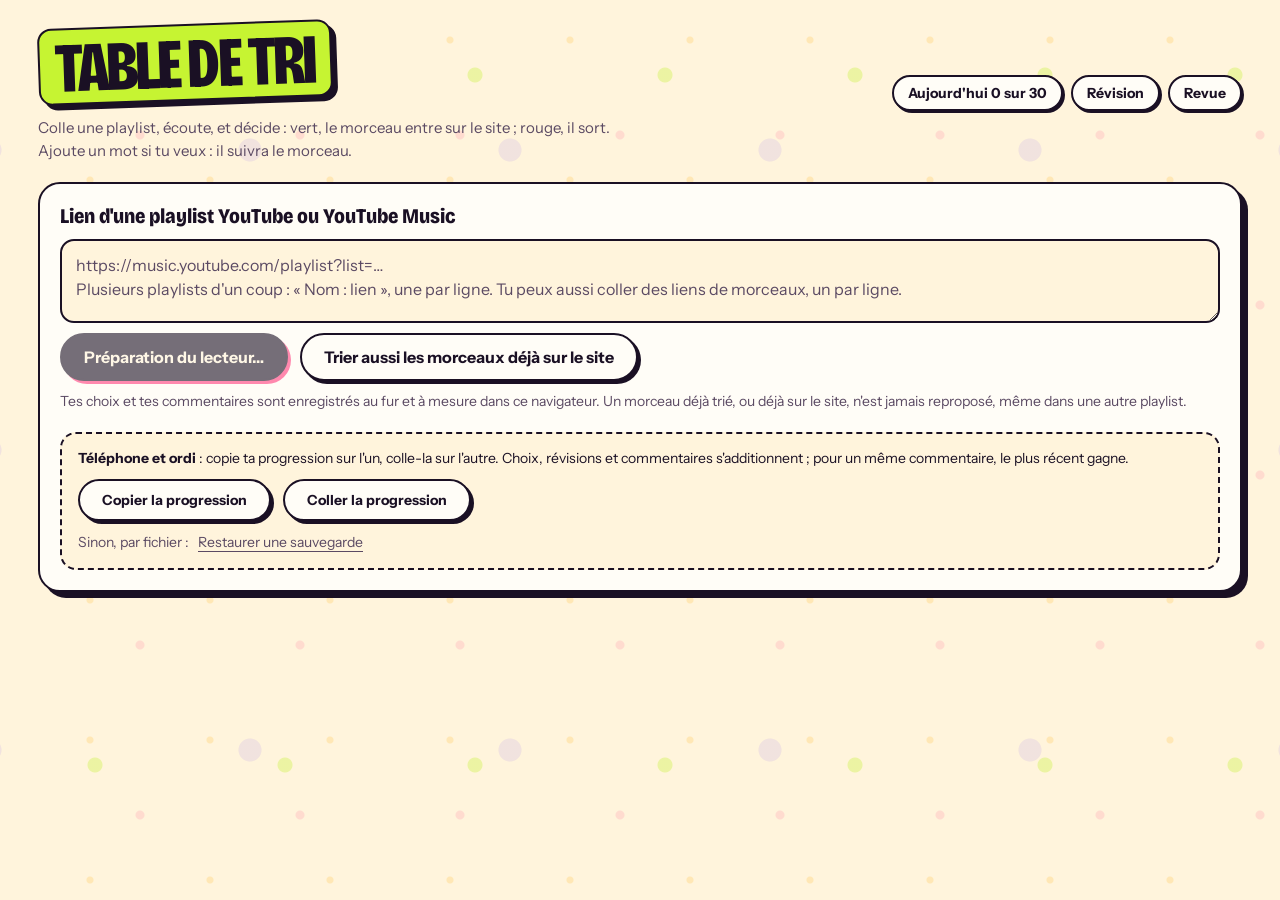
==== tri.html @ bde1e007 "Tri : refonte acidulée (bords Non/Oui, jauge et paliers, plus d'estimation de durée) Co-Authored-By:" ====
<!DOCTYPE html>
<html lang="fr" data-theme="acide">
<head>
  <meta charset="UTF-8">
  <meta name="viewport" content="width=device-width, initial-scale=1, viewport-fit=cover">
  <title>Table de tri, Music Discovery</title>
  <meta name="robots" content="noindex">
  <meta name="theme-color" content="#fff4dc">
  <script>
    // thème choisi la dernière fois (sombre par défaut)
    document.documentElement.dataset.theme = 'acide';
  </script>
  <link rel="preconnect" href="https://fonts.googleapis.com">
  <link rel="preconnect" href="https://fonts.gstatic.com" crossorigin>
  <link href="https://fonts.googleapis.com/css2?family=Bricolage+Grotesque:opsz,wdth,wght@12..96,75..100,400..800&family=Instrument+Sans:wdth,wght@75..100,400..700&display=swap" rel="stylesheet">
  <style>
    :root {
      --fond: radial-gradient(120% 80% at 50% 0%, #f1f0ed, #dedcd8);
      --mur: #dedcd8; --mur-2: #ecebe8; --carte: #ffffff; --champ: #ffffff;
      --encre: #1c1d22; --encre-2: #5d5d66; --klein: #1b3cc4; --sur-klein: #ffffff;
      --oui: #1f9a5a; --non: #d6402f; --trait: rgba(28,29,34,.12);
      --ombre: 0 10px 30px rgba(0,0,0,.08);
      --deja-fond: #fff3c4; --deja-encre: #5c4a00; --refus-fond: #ffe0dc; --refus-encre: #6b1a10;
      --doute-fond: #f0b340; --ok: #1f7a4a; --doute: #a35a00; --coeur: #b87a00; --coeur-fond: #fff0c9;
      color-scheme: light;
    }
    [data-theme="sombre"] {
      --fond: radial-gradient(120% 80% at 50% 0%, #1f1e25, #121216);
      --mur: #141418; --mur-2: #1d1d23; --carte: #26262e; --champ: #101014;
      --encre: #ecebe6; --encre-2: #a3a1ab; --klein: #6f88ff; --sur-klein: #0b0d22;
      --oui: #25a865; --non: #e24a37; --trait: rgba(236,235,230,.12);
      --ombre: 0 10px 30px rgba(0,0,0,.4);
      --deja-fond: #3a3110; --deja-encre: #f3dc8a; --refus-fond: #3d1a16; --refus-encre: #ffb4a8;
      --doute-fond: #ffbe6b; --ok: #5fd39a; --doute: #ffbe6b; --coeur: #ffcf5a; --coeur-fond: #3d3210;
      color-scheme: dark;
    }
    * { box-sizing: border-box; }
    [hidden] { display: none !important; }
    body { margin: 0; min-height: 100vh; overflow-x: hidden; background: var(--fond); background-attachment: fixed; color: var(--encre); font: 16px/1.5 "Instrument Sans", system-ui, sans-serif; -webkit-font-smoothing: antialiased; transition: color .3s; }
    button { font: inherit; color: inherit; border: 0; background: none; cursor: pointer; }
    h1, h2, .gros { font-family: "Instrument Sans", system-ui, sans-serif; font-weight: 700; letter-spacing: -0.03em; line-height: 1.05; margin: 0; }
    main { max-width: 980px; margin: 0 auto; padding: 24px 18px 140px; padding-top: max(24px, env(safe-area-inset-top)); display: grid; grid-template-columns: minmax(0, 1fr); gap: 22px; }
    p { margin: 0; }
    .sous { color: var(--encre-2); max-width: 60ch; }
    a { color: var(--klein); }
    :focus-visible { outline: 2px solid var(--klein); outline-offset: 3px; border-radius: 8px; }

    .tete { display: flex; justify-content: space-between; align-items: end; gap: 16px; flex-wrap: wrap; }
    .tete h1 { font-size: clamp(1.8rem, 4vw, 2.6rem); }
    .tete-droite { display: flex; gap: 10px; flex-wrap: wrap; align-items: center; }
    .compteurs { display: flex; gap: 8px; flex-wrap: wrap; }
    .compteur { padding: 6px 12px; border-radius: 999px; background: var(--mur-2); box-shadow: inset 0 0 0 1px var(--trait); font-weight: 600; font-size: 14px; }
    .compteur b { font-variant-numeric: tabular-nums; }
    .c-oui b { color: var(--oui); } .c-non b { color: var(--non); }
    .objectif { position: relative; overflow: hidden; min-height: 36px; padding: 0 14px; border-radius: 999px; background: var(--mur-2); box-shadow: inset 0 0 0 1px var(--trait); font-weight: 600; font-size: 14px; --p: 0%; }
    .objectif::before { content: ""; position: absolute; inset: 0 auto 0 0; width: var(--p); background: color-mix(in srgb, var(--oui) 28%, transparent); transition: width .3s; }
    .objectif span { position: relative; }
    .bouton-menu { min-height: 36px; padding: 0 14px; border-radius: 999px; background: var(--mur-2); box-shadow: inset 0 0 0 1px var(--trait); font-weight: 600; font-size: 14px; }
    .bascule-theme { display: inline-flex; align-items: center; gap: 8px; min-height: 36px; padding: 0 14px; border-radius: 999px; background: var(--mur-2); box-shadow: inset 0 0 0 1px var(--trait); font-weight: 600; font-size: 14px; }
    .bascule-theme::before { content: ""; width: 14px; height: 14px; border-radius: 50%; background: linear-gradient(90deg, var(--encre) 50%, transparent 50%); box-shadow: inset 0 0 0 1.5px var(--encre); }

    .charger { display: grid; gap: 10px; padding: 20px; border-radius: 18px; background: var(--mur-2); box-shadow: var(--ombre); }
    .charger textarea { width: 100%; min-height: 84px; padding: 12px 14px; border-radius: 12px; border: 1px solid var(--trait); background: var(--champ); color: var(--encre); font: inherit; resize: vertical; }
    .charger textarea::placeholder { color: var(--encre-2); }
    .ligne { display: flex; gap: 12px; flex-wrap: wrap; align-items: center; }
    .bouton { min-height: 48px; padding: 0 22px; border-radius: 999px; background: var(--encre); color: var(--mur); font-weight: 600; }
    .bouton:disabled { opacity: .6; cursor: progress; }
    .bouton-clair { background: var(--carte); color: var(--encre); box-shadow: inset 0 0 0 1px var(--trait); }
    .petit { font-size: 14px; color: var(--encre-2); }
    .memoire { font-size: 14px; color: var(--encre-2); }
    .listes { display: flex; gap: 8px; flex-wrap: wrap; }
    .liste-pastille { padding: 6px 12px; border-radius: 999px; background: var(--carte); box-shadow: inset 0 0 0 1px var(--trait); font-size: 14px; }
    .liste-pastille[aria-pressed="true"] { background: var(--klein); color: var(--sur-klein); }

    .table { display: grid; grid-template-columns: minmax(0, 1.2fr) minmax(0, 1fr); grid-template-areas: "ecran fiche" "frise fiche"; grid-template-rows: auto 1fr; gap: 14px 22px; align-items: start; }
    .gauche { grid-area: ecran; }
    .frise-bloc { grid-area: frise; }
    .fiche { grid-area: fiche; }
    .ecran { position: relative; aspect-ratio: 16 / 9; border-radius: 16px; overflow: hidden; background: #000; box-shadow: 0 20px 50px rgba(0,0,0,.25); touch-action: pan-y; }
    .ecran > div, .ecran iframe { width: 100%; height: 100%; display: block; border: 0; }
    .verdict-flash { position: absolute; inset: 0; display: grid; place-items: center; font-family: "Instrument Sans", sans-serif; font-size: 3rem; color: #fff; pointer-events: none; opacity: 0; transition: opacity .2s; }
    .verdict-flash.oui { background: rgba(31,154,90,.75); opacity: 1; }
    .verdict-flash.non { background: rgba(214,64,47,.75); opacity: 1; }
    .fiche { display: grid; gap: 14px; }

    /* la manche : dix morceaux, puis un bilan */
    .manche { display: grid; gap: 6px; }
    .manche-segments { display: grid; grid-template-columns: repeat(10, 1fr); gap: 4px; }
    .manche-segments i { height: 6px; border-radius: 3px; background: var(--trait); }
    .manche-segments i.oui { background: var(--oui); } .manche-segments i.non { background: var(--non); } .manche-segments i.passe { background: var(--doute); }
    .manche-segments i.ici { background: var(--encre-2); }
    .position { font-size: 14px; color: var(--encre-2); font-variant-numeric: tabular-nums; display: flex; justify-content: space-between; gap: 10px; flex-wrap: wrap; }
    .choix-actuel { font-weight: 600; color: var(--encre); }

    /* la carte : on la fait glisser, à droite pour oui, à gauche pour non */
    .carte { position: relative; display: grid; gap: 8px; padding: 16px 18px; border-radius: 18px; background: var(--carte); box-shadow: var(--ombre), inset 0 0 0 1px var(--trait); touch-action: pan-y; user-select: none; -webkit-user-select: none; cursor: grab; --g: 0; }
    .carte.glisse { cursor: grabbing; transition: none; }
    .carte.retour { transition: transform .22s cubic-bezier(.3,1.4,.5,1); }
    .carte.envol { transition: transform .2s ease-in, opacity .2s; opacity: 0; }
    .carte.entre { animation: entre .22s ease-out; }
    @keyframes entre { from { opacity: 0; transform: translateY(10px); } to { opacity: 1; transform: none; } }
    .carte::before { content: ""; position: absolute; inset: 0; border-radius: inherit; pointer-events: none; background: color-mix(in srgb, var(--oui) 35%, transparent); opacity: max(0, var(--g)); }
    .carte::after { content: ""; position: absolute; inset: 0; border-radius: inherit; pointer-events: none; background: color-mix(in srgb, var(--non) 35%, transparent); opacity: max(0, calc(var(--g) * -1)); }
    .carte h2 { font-size: clamp(1.4rem, 3vw, 2.1rem); overflow-wrap: anywhere; position: relative; z-index: 1; }
    .carte > * { position: relative; z-index: 1; }
    .artiste { font-size: 1.15rem; font-weight: 500; overflow-wrap: anywhere; }
    .chaine { font-size: 14px; display: flex; gap: 8px; align-items: baseline; }
    .chaine::before { content: "●"; font-size: 10px; }
    .chaine.ok { color: var(--ok); } .chaine.doute { color: var(--doute); }
    .deja { padding: 8px 12px; border-radius: 10px; background: var(--deja-fond); color: var(--deja-encre); font-size: 14px; }
    .refus { padding: 8px 12px; border-radius: 10px; background: var(--refus-fond); color: var(--refus-encre); font-size: 14px; }
    .refus a { color: inherit; }

    /* le commentaire : il part avec le morceau sur le site */
    .mot-ligne { display: flex; justify-content: space-between; align-items: center; gap: 10px; flex-wrap: wrap; }
    /* le commentaire : volontairement très visible, même écran au minimum */
    :root { --mot-fond: #fff6cc; --mot-bord: #e0a800; --mot-lueur: rgba(224,168,0,.35); --mot-titre: #8a5a00; --mot-champ: #fffdf3; --mot-encre: #1c1d22; --mot-indice: #8a6d2a; }
    [data-theme="sombre"] { --mot-fond: #2b2408; --mot-bord: #ffd23f; --mot-lueur: rgba(255,210,63,.45); --mot-titre: #ffd23f; --mot-champ: #15130a; --mot-encre: #fffbea; --mot-indice: #d9c27a; }
    .mot { display: grid; gap: 10px; padding: 14px; border-radius: 18px; background: var(--mot-fond); box-shadow: inset 0 0 0 2px var(--mot-bord), 0 0 24px var(--mot-lueur); }
    .mot label { font: 700 15px "Instrument Sans", sans-serif; letter-spacing: -.01em; color: var(--mot-titre); }
    .mot label::before { content: "✎ "; }
    .mot textarea { width: 100%; min-height: 84px; max-height: 260px; padding: 12px 14px; border-radius: 12px; border: 2px solid var(--mot-bord); background: var(--mot-champ); color: var(--mot-encre); font: inherit; font-size: 18px; line-height: 1.45; resize: none; caret-color: var(--mot-bord); }
    .mot textarea::placeholder { color: var(--mot-indice); opacity: 1; }
    .mot textarea:focus { outline: none; box-shadow: 0 0 0 4px var(--mot-lueur), 0 0 30px var(--mot-lueur); }
    .mot .ressenti, .mot .ressenti summary { color: var(--mot-indice); }
    .coeur { display: inline-flex; align-items: center; gap: 8px; min-height: 36px; padding: 0 14px; border-radius: 999px; background: var(--carte); box-shadow: inset 0 0 0 1px var(--trait); font-weight: 600; font-size: 14px; }
    .mot-boutons { display: flex; gap: 8px; flex-wrap: wrap; }
    .coeur.reecoute[aria-pressed="true"] { background: var(--klein); color: var(--sur-klein); box-shadow: none; }
    .coeur[aria-pressed="true"] { background: var(--coeur-fond); color: var(--coeur); box-shadow: inset 0 0 0 1.5px var(--coeur); }
    .ressenti { font-size: 14px; color: var(--encre-2); }
    .ressenti summary { cursor: pointer; padding: 4px 0; }
    .curseurs { display: grid; gap: 10px; padding: 8px 0 2px; }
    .curseur { display: grid; grid-template-columns: 64px 1fr 28px; align-items: center; gap: 10px; }
    .curseur input { width: 100%; accent-color: var(--klein); opacity: .45; }
    .curseur input.regle { opacity: 1; }
    .curseur output { font-variant-numeric: tabular-nums; text-align: right; color: var(--encre); font-weight: 600; }
    .curseurs-pied { display: flex; justify-content: space-between; gap: 10px; flex-wrap: wrap; font-size: 13px; }

    .transport { display: flex; gap: 8px; flex-wrap: wrap; }
    .transport button { min-width: 64px; min-height: 42px; padding: 0 12px; border-radius: 10px; background: var(--carte); box-shadow: inset 0 0 0 1px var(--trait); font-weight: 600; font-size: 14px; }
    .verdicts { display: grid; grid-template-columns: 1fr 1fr 1fr; gap: 12px; }
    .v { min-height: 92px; border-radius: 18px; color: #fff; font-family: "Instrument Sans", sans-serif; font-weight: 700; font-size: 1.35rem; padding: 0 6px; text-align: center; display: grid; place-items: center; box-shadow: 0 6px 0 rgba(0,0,0,.25); transition: transform .08s, box-shadow .08s; }
    .v:active { transform: translateY(4px); box-shadow: 0 2px 0 rgba(0,0,0,.25); }
    .v small { display: block; font-family: "Instrument Sans", sans-serif; font-size: 13px; font-weight: 500; opacity: .85; }
    .v-non { background: var(--non); } .v-oui { background: var(--oui); }
    .v-tard { width: 100%; min-height: 54px; margin-top: 12px; border-radius: 16px; background: var(--carte); color: var(--encre); font-weight: 600; font-size: 15px; box-shadow: 0 4px 0 rgba(0,0,0,.2), inset 0 0 0 1.5px var(--oui); transition: transform .08s, box-shadow .08s; }
    .v-tard:active { transform: translateY(3px); box-shadow: 0 1px 0 rgba(0,0,0,.2), inset 0 0 0 1.5px var(--oui); }
    .v-tard small { color: var(--encre-2); font-weight: 500; }
    .pullup { width: 100%; min-height: 72px; border-radius: 18px; background: var(--klein); color: var(--sur-klein); font-family: "Instrument Sans", sans-serif; font-weight: 700; font-size: 1.5rem; display: grid; place-items: center; box-shadow: 0 6px 0 rgba(0,0,0,.25); transition: transform .08s, box-shadow .08s; }
    .pullup:active { transform: translateY(4px); box-shadow: 0 2px 0 rgba(0,0,0,.25); }
    .pullup small { display: block; font-family: "Instrument Sans", sans-serif; font-size: 13px; font-weight: 500; opacity: .85; }
    .v-passe { background: var(--doute-fond); color: #1c1d22; }
    .v-passe small { opacity: .75; }
    .lien-ytm { font-size: 14px; }
    /* l'effet du pull up : flash, balayage de bobine qui se rembobine, secousse de la carte */
    .rebobine { position: absolute; inset: 0; pointer-events: none; opacity: 0; display: grid; place-items: center; color: #fff; font: 700 clamp(1.6rem, 6vw, 2.8rem) "Instrument Sans", sans-serif; letter-spacing: -.03em; text-shadow: 0 0 24px rgba(111,136,255,.9); background: repeating-linear-gradient(0deg, rgba(255,255,255,.14) 0 2px, transparent 2px 6px), radial-gradient(circle, rgba(111,136,255,.55), rgba(111,136,255,.05)); }
    .ecran.pull .rebobine { animation: rebobine .7s ease-out; }
    @keyframes rebobine { 0% { opacity: 1; transform: scale(1.06); filter: blur(2px); } 25% { opacity: 1; transform: scale(1); filter: none; } 100% { opacity: 0; transform: scale(.98); } }
    .ecran.pull { animation: secousse .35s ease-out; }
    @keyframes secousse { 0%,100% { transform: none; } 20% { transform: translateX(-6px) skewX(-2deg); } 45% { transform: translateX(5px) skewX(2deg); } 70% { transform: translateX(-2px); } }
    .pullup.boum { animation: boum .5s ease-out; }
    @keyframes boum { 0% { box-shadow: 0 6px 0 rgba(0,0,0,.25), 0 0 0 0 rgba(111,136,255,.9); } 100% { box-shadow: 0 6px 0 rgba(0,0,0,.25), 0 0 0 28px rgba(111,136,255,0); } }
    /* le grand effet : flash plein écran, rayons, PULL UP en deux couleurs décalées, étincelles */
    .pull-fx { position: fixed; inset: 0; z-index: 40; pointer-events: none; opacity: 0; display: grid; place-items: center; overflow: hidden; }
    .pull-fx::before { content: ""; position: absolute; inset: -20%; background: repeating-conic-gradient(from 0deg at 50% 55%, rgba(111,136,255,.55) 0 5deg, transparent 5deg 12deg); mask-image: radial-gradient(circle at 50% 55%, transparent 8%, #000 60%); -webkit-mask-image: radial-gradient(circle at 50% 55%, transparent 8%, #000 60%); }
    .pull-fx::after { content: ""; position: absolute; inset: 0; background: radial-gradient(circle at 50% 55%, rgba(255,255,255,.95), rgba(111,136,255,.45) 45%, transparent 75%); }
    .pull-fx b { position: relative; z-index: 1; font: 700 clamp(3rem, 17vw, 9rem)/1 "Instrument Sans", sans-serif; letter-spacing: -.05em; color: #fff; text-shadow: -.04em 0 #ff2d6f, .04em 0 #2de2ff, 0 0 40px rgba(111,136,255,.9); }
    .pull-fx.go { animation: flashPlein .85s cubic-bezier(.2,.8,.2,1); }
    .pull-fx.go b { animation: gros .85s cubic-bezier(.2,1.4,.3,1); }
    .pull-fx.go::before { animation: tourne .85s linear; }
    @keyframes flashPlein { 0% { opacity: 1; } 18% { opacity: 1; } 100% { opacity: 0; } }
    @keyframes gros { 0% { transform: scale(2.4) skewX(-12deg); filter: blur(6px); } 22% { transform: scale(1) skewX(0); filter: none; } 40% { transform: translateX(-10px) skewX(4deg); } 55% { transform: translateX(8px); } 100% { transform: scale(.9); } }
    @keyframes tourne { from { transform: rotate(0) scale(1.2); } to { transform: rotate(40deg) scale(1.6); } }
    .etincelle { position: fixed; z-index: 41; width: 9px; height: 9px; border-radius: 50%; pointer-events: none; background: var(--c, #fff); box-shadow: 0 0 10px var(--c, #fff); animation: etincelle .75s cubic-bezier(.1,.7,.3,1) forwards; }
    @keyframes etincelle { from { transform: translate(0,0) scale(1); opacity: 1; } to { transform: translate(var(--x), var(--y)) scale(.2); opacity: 0; } }
    @media (prefers-reduced-motion: reduce) { .pull-fx.go, .pull-fx.go b, .pull-fx.go::before, .etincelle { animation: none; } .pull-fx.go { opacity: .0; } }
    @media (prefers-reduced-motion: reduce) { .ecran.pull, .ecran.pull .rebobine, .pullup.boum { animation: none; } }
    .options { display: flex; gap: 16px; flex-wrap: wrap; align-items: center; font-size: 14px; color: var(--encre-2); }
    .options label { display: inline-flex; gap: 8px; align-items: center; }
    .lien { text-decoration: underline; text-underline-offset: 4px; font-size: 14px; color: var(--encre-2); }
    .raccourcis { font-size: 13px; color: var(--encre-2); }
    kbd { display: inline-block; min-width: 22px; padding: 1px 6px; border-radius: 5px; background: var(--carte); color: var(--encre); box-shadow: inset 0 0 0 1px var(--trait), 0 1px 0 var(--trait); font: 600 12px "Instrument Sans", sans-serif; text-align: center; }

    /* la frise : une case par morceau de la playlist */
    .frise-bloc { display: grid; gap: 8px; }
    .frise-tete { display: flex; justify-content: space-between; gap: 10px; flex-wrap: wrap; font-size: 13px; color: var(--encre-2); }
    .frise { display: grid; grid-template-columns: repeat(auto-fill, minmax(11px, 1fr)); gap: 3px; max-height: 190px; overflow: auto; padding: 2px; }
    .frise.dense { grid-template-columns: repeat(auto-fill, minmax(7px, 1fr)); gap: 2px; }
    .frise i { aspect-ratio: 1; border-radius: 3px; background: var(--trait); cursor: pointer; }
    .frise i.oui { background: var(--oui); } .frise i.non { background: var(--non); } .frise i.passe { background: var(--doute); }
    .frise i.vu { background: var(--encre-2); opacity: .35; }
    .frise i.coeur-c { box-shadow: 0 0 0 2px var(--coeur); }
    .frise i.ici { outline: 2px solid var(--encre); outline-offset: 1px; }

    /* bilan de manche */
    .bilan { display: grid; gap: 14px; padding: 22px; border-radius: 18px; background: var(--mur-2); box-shadow: var(--ombre); max-width: 640px; margin: 0 auto; width: 100%; }
    .bilan h2 { font-size: 1.5rem; }
    .bilan ul { list-style: none; margin: 0; padding: 0; display: grid; gap: 8px; max-height: 340px; overflow: auto; }
    .bilan li { display: grid; grid-template-columns: 26px 1fr; gap: 10px; align-items: start; padding: 8px 10px; border-radius: 10px; background: var(--carte); cursor: pointer; }
    .bilan li .pastille { width: 22px; height: 22px; border-radius: 50%; display: grid; place-items: center; font-size: 12px; font-weight: 700; color: #fff; }
    .bilan li .pastille.oui { background: var(--oui); } .bilan li .pastille.non { background: var(--non); } .bilan li .pastille.passe { background: var(--doute); }
    .bilan li small { display: block; color: var(--encre-2); font-size: 13px; }
    .bilan li q { display: block; font-size: 14px; font-style: italic; color: var(--encre-2); quotes: "« " " »"; }

    .export { display: grid; gap: 12px; padding: 20px; border-radius: 18px; background: var(--mur-2); box-shadow: var(--ombre); }
    .export h2 { font-size: 1.3rem; }
    .export ol { margin: 0; padding-left: 22px; max-height: 260px; overflow: auto; font-size: 15px; }
    .fin { text-align: center; padding: 40px 10px; display: grid; gap: 12px; justify-items: center; }
    #fin-bloque { max-width: 560px; text-align: left; display: grid; gap: 8px; }
    #fin-bloque ol { margin: 0; padding-left: 20px; display: grid; gap: 6px; }
    .toast { position: fixed; left: 50%; bottom: 24px; transform: translate(-50%, 20px); opacity: 0; background: var(--encre); color: var(--mur); padding: 10px 18px; border-radius: 12px; transition: .25s; pointer-events: none; z-index: 30; max-width: 92vw; text-align: center; }
    .toast.visible { opacity: 1; transform: translate(-50%, 0); }

    /* la revue : tout ce qui est déjà jugé, avec les commentaires */
    .voile { position: fixed; inset: 0; z-index: 20; background: rgba(0,0,0,.45); display: grid; justify-items: end; }
    .panneau { width: min(560px, 100%); height: 100%; overflow: auto; background: var(--mur); padding: 20px 18px 40px; padding-top: max(20px, env(safe-area-inset-top)); display: grid; gap: 16px; align-content: start; box-shadow: -10px 0 40px rgba(0,0,0,.3); }
    .panneau-tete { display: flex; justify-content: space-between; align-items: center; gap: 10px; }
    .panneau h2 { font-size: 1.3rem; }
    .stats { display: grid; grid-template-columns: repeat(auto-fit, minmax(120px, 1fr)); gap: 8px; }
    .stat { padding: 10px 12px; border-radius: 12px; background: var(--mur-2); box-shadow: inset 0 0 0 1px var(--trait); }
    .stat b { display: block; font: 700 1.2rem "Instrument Sans", sans-serif; letter-spacing: -.03em; }
    .stat span { font-size: 13px; color: var(--encre-2); }
    .filtres { display: flex; gap: 6px; flex-wrap: wrap; }
    .filtre { padding: 6px 12px; border-radius: 999px; background: var(--carte); box-shadow: inset 0 0 0 1px var(--trait); font-size: 14px; }
    .filtre[aria-pressed="true"] { background: var(--klein); color: var(--sur-klein); }
    .revue { list-style: none; margin: 0; padding: 0; display: grid; gap: 10px; }
    .revue li { display: grid; gap: 8px; padding: 12px; border-radius: 14px; background: var(--mur-2); box-shadow: inset 0 0 0 1px var(--trait); }
    .revue .r-nom b { display: block; overflow-wrap: anywhere; }
    .revue .r-nom span { font-size: 14px; color: var(--encre-2); overflow-wrap: anywhere; }
    .r-actions { display: flex; gap: 6px; flex-wrap: wrap; }
    .r-actions button { min-height: 34px; padding: 0 12px; border-radius: 999px; background: var(--carte); box-shadow: inset 0 0 0 1px var(--trait); font-size: 14px; font-weight: 600; }
    .r-actions button[aria-pressed="true"].b-oui { background: var(--oui); color: #fff; }
    .r-actions button[aria-pressed="true"].b-non { background: var(--non); color: #fff; }
    .r-actions button[aria-pressed="true"].b-passe { background: var(--doute); color: #1c1d22; }
    .r-actions button[aria-pressed="true"].b-coeur { background: var(--coeur-fond); color: var(--coeur); box-shadow: inset 0 0 0 1.5px var(--coeur); }
    .revue textarea { width: 100%; min-height: 44px; padding: 8px 10px; border-radius: 10px; border: 1px solid var(--trait); background: var(--champ); color: var(--encre); font: inherit; font-size: 16px; resize: vertical; }
    .vide { color: var(--encre-2); padding: 20px 0; text-align: center; }

    @media (max-width: 760px) {
      .table { grid-template-columns: minmax(0, 1fr); grid-template-areas: "ecran" "fiche" "frise"; grid-template-rows: none; }
      .raccourcis { display: none; }
      .v { min-height: 76px; font-size: 1.05rem; }
      .v small { font-size: 11px; }
      .verdicts { gap: 8px; }
      .decisions { position: sticky; bottom: 10px; z-index: 5; padding-top: 6px; }
      .v-tard { margin-top: 8px; min-height: 48px; font-size: 14px; }
      .pullup { min-height: 60px; font-size: 1.3rem; }
      /* pendant le tri, l'en-tête se fait discret : le morceau d'abord */
      body.en-tri .tete .sous { display: none; }
      body.en-tri .tete h1 { font-size: 1.35rem; }
      .tete { display: grid; grid-template-columns: minmax(0, 1fr); }
      .tete-droite { flex-wrap: nowrap; overflow-x: auto; scrollbar-width: none; margin: 0 -18px; padding: 2px 18px; min-width: 0; }
      .tete-droite::-webkit-scrollbar { display: none; }
      .compteurs { flex-wrap: nowrap; }
      .compteur, .objectif, .bouton-menu, .bascule-theme { flex: none; white-space: nowrap; }
      body.ecrit .decisions { position: static; }
      .frise { max-height: 140px; }
      .curseur { grid-template-columns: 56px 1fr 24px; }
    }
    /* le mode révision : écouter et commenter, sans trier */
    .revision-barre { display: none; gap: 10px; padding: 14px 16px; border-radius: 16px; background: var(--mur-2); box-shadow: inset 0 0 0 1.5px var(--klein); }
    .revision-tete { display: flex; justify-content: space-between; align-items: baseline; gap: 10px; flex-wrap: wrap; }
    .revision-tete b { font-family: "Instrument Sans", sans-serif; font-size: 15px; color: var(--klein); }
    #rv-position { font-size: 14px; color: var(--encre-2); font-variant-numeric: tabular-nums; margin-left: 6px; }
    .revision-nav { display: none; grid-template-columns: 1fr 2fr; gap: 12px; }
    .v-prec { background: var(--carte); color: var(--encre); box-shadow: 0 6px 0 rgba(0,0,0,.25), inset 0 0 0 1px var(--trait); }
    .v-suiv { background: var(--klein); color: var(--sur-klein); }
    .revision-options { display: none; gap: 10px 18px; flex-wrap: wrap; align-items: center; font-size: 14px; color: var(--encre-2); }
    body.revision .manche, body.revision .frise-bloc, body.revision .decisions, body.revision .options,
    body.revision .raccourcis:not(.revision-raccourcis), body.revision #t-annuler, body.revision #deja,
    body.revision #compteurs, body.revision #objectif, body.revision #progres { display: none !important; }
    .revision-raccourcis { display: none; }
    body.revision .revision-raccourcis { display: block; }
    body.revision .revision-barre, body.revision .revision-nav { display: grid; }
    body.revision .revision-options { display: flex; }
    body.revision .mot textarea { min-height: 130px; font-size: 19px; }
    body.revision .tete .sous { display: none; }
    body.revision #ouvrir-revision { background: var(--klein); color: var(--sur-klein); }
    .v-suiv.fin { background: var(--oui); }
    @media (max-width: 760px) {
      body.revision .revision-nav { position: sticky; bottom: 10px; z-index: 5; }
      body.revision.ecrit .revision-nav { position: static; }
      body.revision .revision-raccourcis { display: none !important; }
      .revision-barre .filtres { flex-wrap: nowrap; overflow-x: auto; scrollbar-width: none; margin: 0 -16px; padding: 0 16px; }
      .revision-barre .filtre { flex: none; white-space: nowrap; }
    }
    @media (prefers-reduced-motion: reduce) {
      .carte.entre { animation: none; }
      .carte.retour, .carte.envol { transition: none; }
    }
  </style>

  <style id="acide">
    /* ═══ ACIDE : un poste de tri qui pétille ═══
       crème sucrée, citron vert, framboise, sorbet, raisin. Non à gauche, oui à droite : les bords de l'écran sont les boutons. */
    :root:root, :root:root[data-theme] {
      --creme: #fff4dc; --creme-2: #ffe9bf; --blanc: #fffdf7;
      --encre: #1a1024; --encre-2: #5b4a63;
      --citron: #c6f432; --framboise: #ff3d7f; --sorbet: #ffc23c; --raisin: #6b3cff; --menthe: #3ee0b0; --orange: #ff7a2f; --ciel: #5ad1ff;
      --fond: var(--creme); --mur: var(--creme); --mur-2: var(--blanc); --carte: var(--blanc); --champ: var(--blanc);
      --klein: var(--raisin); --sur-klein: #fff;
      --oui: #34b33a; --non: var(--framboise); --doute: #e09a00; --doute-fond: var(--sorbet);
      --trait: rgba(26,16,36,.14); --ombre: none;
      --ok: #1d8a3c; --coeur: #c04a00; --coeur-fond: #ffe1a6;
      --deja-fond: #e6ddff; --deja-encre: #3a2190; --refus-fond: #ffd9e5; --refus-encre: #8c0f3c;
      --mot-fond: #fff; --mot-bord: var(--encre); --mot-lueur: transparent; --mot-titre: var(--encre); --mot-champ: #fff; --mot-encre: var(--encre); --mot-indice: #8a7a90;
      --trait-fort: 2.5px solid var(--encre);
      --cote: clamp(92px, 10vw, 168px);
      --titre: "Bricolage Grotesque", "Instrument Sans", system-ui, sans-serif;
      color-scheme: light;
    }
    body { background: var(--creme); color: var(--encre); font-family: "Instrument Sans", system-ui, sans-serif; }
    /* les bulles qui montent */
    body::before { content: ""; position: fixed; inset: -40px 0 0; z-index: -1; pointer-events: none; opacity: .6;
      background:
        radial-gradient(circle at 50% 50%, rgba(198,244,50,.55) 0 7px, transparent 8px) 0 0 / 190px 230px,
        radial-gradient(circle at 50% 50%, rgba(255,61,127,.22) 0 4px, transparent 5px) 60px 90px / 160px 170px,
        radial-gradient(circle at 50% 50%, rgba(107,60,255,.16) 0 11px, transparent 12px) 120px 40px / 260px 300px,
        radial-gradient(circle at 50% 50%, rgba(255,194,60,.4) 0 3px, transparent 4px) 30px 150px / 120px 140px;
      animation: bulles 40s linear infinite; }
    @keyframes bulles { to { background-position: 0 -230px, 60px -80px, 120px -260px, 30px 10px; } }
    @media (prefers-reduced-motion: reduce) { body::before { animation: none; } }
    #theme { display: none !important; }
    main { max-width: 1240px; gap: 20px; }
    body.en-tri main { padding-inline: 18px; }
    @media (min-width: 1000px) { body.en-tri:not(.revision) main { padding-inline: calc(var(--cote) + 28px); max-width: none; } }
    h1, h2, .gros { font-family: var(--titre); }
    a { color: var(--raisin); }
    :focus-visible { outline: 3px solid var(--raisin); outline-offset: 3px; }

    /* ── en-tête : une étiquette, pas un titre de page ── */
    .tete { align-items: center; }
    .tete h1 { display: inline-block; font: 800 clamp(2.4rem, 6vw, 4.4rem)/.86 var(--titre); font-stretch: 75%; letter-spacing: -.04em; text-transform: uppercase;
      background: var(--citron); padding: .12em .22em .06em; border: var(--trait-fort); border-radius: 14px; transform: rotate(-2deg); box-shadow: 5px 5px 0 var(--encre); }
    .tete h1::before { content: none; }
    .tete .sous { margin-top: 16px; font-size: 15px; color: var(--encre-2); }
    body.en-tri .tete h1 { font-size: clamp(1.5rem, 3vw, 2.2rem); box-shadow: 3px 3px 0 var(--encre); }
    body.en-tri .tete .sous { display: none; }
    .tete-droite { gap: 8px; }
    .compteurs { gap: 6px; background: none; box-shadow: none; border-radius: 0; }
    .compteur { background: var(--blanc); border: 2px solid var(--encre); border-radius: 999px; box-shadow: none; padding: 5px 12px; font-weight: 600; color: var(--encre); }
    .compteur + .compteur { box-shadow: none; }
    .c-oui { background: var(--citron); } .c-non { background: var(--framboise); color: #fff; } .c-non b, .c-oui b { color: inherit; }
    .objectif, .bouton-menu { background: var(--blanc); border: 2px solid var(--encre); box-shadow: 2px 2px 0 var(--encre); font-weight: 700; transition: transform .1s, box-shadow .1s; }
    .objectif:hover, .bouton-menu:hover { transform: translate(-1px, -1px); box-shadow: 3px 3px 0 var(--encre); background: var(--creme-2); }
    .objectif:active, .bouton-menu:active { transform: translate(2px, 2px); box-shadow: none; }
    .objectif::before { background: var(--citron); }
    body.revision #ouvrir-revision { background: var(--raisin); color: #fff; }

    /* ── la progression : ce qui est fait, jamais ce qu'il reste en heures ── */
    .progres { display: grid; grid-template-columns: auto minmax(0, 1fr) auto; gap: 18px; align-items: center; padding: 14px 18px; border-radius: 22px;
      background: var(--raisin); color: #fff; border: var(--trait-fort); box-shadow: 6px 6px 0 var(--encre); }
    .pg-pct { display: flex; align-items: flex-start; font-family: var(--titre); line-height: .8; color: var(--citron); }
    .pg-pct b { font-size: clamp(3rem, 7vw, 5.4rem); font-weight: 800; font-stretch: 75%; letter-spacing: -.05em; font-variant-numeric: tabular-nums; }
    .pg-pct span { font-size: 1.6rem; font-weight: 800; margin: .15em 0 0 .08em; }
    .pg-corps { display: grid; gap: 7px; min-width: 0; }
    .pg-nom { font: 700 15px var(--titre); letter-spacing: .02em; overflow: hidden; text-overflow: ellipsis; white-space: nowrap; }
    .pg-barre { position: relative; height: 22px; border-radius: 999px; background: rgba(255,255,255,.16); border: 2px solid var(--encre); overflow: hidden; }
    .pg-barre i { position: absolute; inset: 0 auto 0 0; width: var(--p, 0%); min-width: 14px; border-radius: 999px; transition: width .5s cubic-bezier(.2,1.3,.4,1);
      background: repeating-linear-gradient(-45deg, var(--citron) 0 12px, #b2e11d 12px 24px); background-size: 34px 34px; animation: rayures 1.2s linear infinite; }
    @keyframes rayures { to { background-position: 34px 0; } }
    .pg-barre span { position: absolute; inset: 0; pointer-events: none; }
    .pg-barre span b { position: absolute; top: 50%; width: 7px; height: 7px; margin-top: -3.5px; border-radius: 50%; background: #fff; opacity: .55; }
    .pg-pied { font-size: 14px; color: rgba(255,255,255,.85); }
    .pg-pied b { color: var(--citron); }
    .pg-palier { display: grid; justify-items: center; align-content: center; width: 104px; height: 104px; border-radius: 50%; background: var(--sorbet); color: var(--encre);
      border: var(--trait-fort); transform: rotate(8deg); text-align: center; line-height: 1; padding: 6px;
      background-image: conic-gradient(var(--orange) var(--pp, 0%), transparent 0); background-clip: padding-box; }
    .pg-palier::before { content: ""; position: absolute; inset: 9px; border-radius: 50%; background: var(--sorbet); z-index: 0; }
    .pg-palier > * { position: relative; z-index: 1; }
    .pg-palier { position: relative; }
    .pg-palier span { font: 700 11px var(--titre); text-transform: uppercase; letter-spacing: .12em; }
    .pg-palier b { font: 800 2.4rem/1 var(--titre); font-stretch: 75%; letter-spacing: -.04em; }
    .pg-palier small { font-size: 10.5px; font-weight: 600; max-width: 72px; }
    .progres.fete .pg-palier { animation: palier .9s cubic-bezier(.2,1.6,.4,1); }
    @keyframes palier { 0% { transform: rotate(8deg) scale(1); } 30% { transform: rotate(-14deg) scale(1.28); } 100% { transform: rotate(8deg) scale(1); } }
    .mode-mix .progres { background: linear-gradient(110deg, var(--raisin), #b13cff 55%, var(--framboise)); }

    /* ── charger / playlists ── */
    .charger { background: var(--blanc); border: var(--trait-fort); border-radius: 22px; box-shadow: 6px 6px 0 var(--encre); backdrop-filter: none; }
    .charger label strong { font: 800 1.3rem var(--titre); font-stretch: 85%; }
    .charger textarea { border: 2px solid var(--encre); border-radius: 14px; background: var(--creme); }
    .bouton { background: var(--encre); color: var(--creme); border: 2px solid var(--encre); box-shadow: 3px 3px 0 var(--framboise); font-weight: 700; transition: transform .1s, box-shadow .1s; }
    .bouton:hover { transform: translate(-1px, -1px); box-shadow: 4px 4px 0 var(--framboise); }
    .bouton:active { transform: translate(3px, 3px); box-shadow: none; }
    .bouton-clair { background: var(--blanc); color: var(--encre); box-shadow: 3px 3px 0 var(--encre); }
    .bouton-clair:hover { box-shadow: 4px 4px 0 var(--encre); }
    .liste-pastille { background: var(--creme); border: 2px solid var(--encre); box-shadow: none; font-weight: 600; }
    .liste-pastille:nth-child(4n+1) { background: #eaffb0; } .liste-pastille:nth-child(4n+2) { background: #ffe0ec; }
    .liste-pastille:nth-child(4n+3) { background: #e7ddff; } .liste-pastille:nth-child(4n) { background: #ffeeb8; }
    .liste-pastille:hover { transform: translateY(-2px) rotate(-1deg); }
    .liste-pastille[aria-pressed="true"] { background: var(--encre); color: var(--citron); }
    .pastille-mix { background: var(--framboise) !important; color: #fff; font-weight: 800; box-shadow: 3px 3px 0 var(--encre); transform: rotate(-2deg); }
    .pastille-mix[aria-pressed="true"] { background: var(--encre) !important; color: var(--framboise); }
    .synchro { display: grid; gap: 10px; padding: 14px 16px; border-radius: 16px; font-size: 14px; background: var(--creme); border: 2px dashed var(--encre); box-shadow: none; }
    .synchro .bouton { min-height: 42px; }

    /* ── la table ── */
    .table { gap: 18px 26px; }
    @media (min-width: 900px) { .table { grid-template-columns: minmax(0, 1.05fr) minmax(0, 1fr); } }
    .ecran { border-radius: 18px; border: var(--trait-fort); box-shadow: 8px 8px 0 var(--framboise), 8px 8px 0 2.5px var(--encre); transform: rotate(-1deg); background: var(--encre); }
    .verdict-flash { font: 800 4rem var(--titre); font-stretch: 75%; text-transform: uppercase; }
    .verdict-flash.oui { background: rgba(198,244,50,.92); color: var(--encre); }
    .verdict-flash.non { background: rgba(255,61,127,.92); color: #fff; }
    .frise-tete { color: var(--encre-2); font-weight: 600; }
    .frise i { background: rgba(26,16,36,.1); border-radius: 50%; }
    .frise i.oui { background: var(--citron); box-shadow: inset 0 0 0 1.5px var(--encre); } .frise i.non { background: var(--framboise); } .frise i.passe { background: var(--sorbet); }
    .frise i.vu { background: var(--encre-2); opacity: .25; }
    .frise i.ici { outline: 2.5px solid var(--raisin); outline-offset: 1px; }
    .mode-mix .frise { display: none; }
    .mode-mix .frise-tete span:first-child { font-size: 0; }
    .mode-mix .frise-tete span:first-child::before { content: "⤨ Random : toutes tes playlists mélangées. Un choix ici compte aussi dans la playlist d'origine."; font-size: 13px; }
    .ecran iframe { position: absolute; inset: 0; }
    .ecran iframe.reserve { opacity: 0; pointer-events: none; z-index: -1; }

    .fiche { display: flex; flex-direction: column; gap: 14px; }
    .manche-segments { gap: 5px; }
    .manche-segments i { height: 10px; border-radius: 999px; background: var(--blanc); border: 2px solid var(--encre); }
    .manche-segments i.oui { background: var(--citron); } .manche-segments i.non { background: var(--framboise); } .manche-segments i.passe { background: var(--sorbet); }
    .manche-segments i.ici { background: var(--raisin); }
    .position { color: var(--encre-2); font-weight: 600; }
    .carte { background: var(--blanc); border: var(--trait-fort); border-radius: 22px; box-shadow: 6px 6px 0 var(--encre); padding: 20px 22px 16px; }
    .carte::before { background: var(--citron); } .carte::after { background: var(--framboise); }
    .carte h2 { font: 800 clamp(2rem, 4.6vw, 3.4rem)/.92 var(--titre); font-stretch: 75%; letter-spacing: -.035em; }
    .artiste { display: inline-block; justify-self: start; font: 700 13px var(--titre); letter-spacing: .12em; text-transform: uppercase; background: var(--encre); color: var(--citron); padding: 4px 10px 3px; border-radius: 6px; transform: rotate(-1.5deg); }
    .chaine { font-size: 13px; font-weight: 600; } .chaine.ok { color: var(--ok); }
    .deja, .refus { border: 2px solid currentColor; border-radius: 12px; font-weight: 600; }
    .petit { color: var(--encre-2); }

    .mot { background: var(--sorbet); border: var(--trait-fort); border-radius: 22px; box-shadow: 6px 6px 0 var(--encre); }
    .mot label { font: 800 17px var(--titre); }
    .mot textarea { border: 2px solid var(--encre); border-radius: 14px; background: #fff; font-size: 18px; }
    .mot textarea:focus { box-shadow: 0 0 0 4px var(--raisin); }
    .coeur { background: #fff; border: 2px solid var(--encre); box-shadow: none; }
    .coeur[aria-pressed="true"] { background: var(--framboise); color: #fff; box-shadow: none; }
    .coeur.reecoute[aria-pressed="true"] { background: var(--raisin); color: #fff; }
    .mot .ressenti, .mot .ressenti summary { color: var(--encre); font-weight: 600; }

    .transport { gap: 8px; box-shadow: none; overflow: visible; border-radius: 0; width: auto; }
    .transport button { background: var(--blanc); border: 2px solid var(--encre); border-radius: 999px; min-height: 40px; color: var(--encre); box-shadow: none; }
    .transport button + button { box-shadow: none; }
    .transport button:hover { background: var(--creme-2); }

    /* les verdicts */
    .decisions { order: 1; } .pullup { order: 2; } .options { order: 3; } .raccourcis:not(.revision-raccourcis) { order: 4; }
    .v { position: relative; display: flex; flex-direction: column; align-items: center; justify-content: center; gap: 4px; border: var(--trait-fort); border-radius: 20px;
      font: 800 1.6rem var(--titre); font-stretch: 80%; letter-spacing: -.02em; text-transform: uppercase; box-shadow: 5px 5px 0 var(--encre); transition: transform .08s, box-shadow .08s, filter .1s; }
    .v small { font: 600 12px "Instrument Sans", sans-serif; text-transform: none; letter-spacing: 0; opacity: .85; }
    .v:hover { filter: saturate(1.15) brightness(1.04); }
    .v:active { transform: translate(4px, 4px); box-shadow: 1px 1px 0 var(--encre); }
    .v-non { background: var(--framboise); color: #fff; }
    .v-oui { background: var(--citron); color: var(--encre); }
    .v-passe { background: var(--sorbet); color: var(--encre); }
    .v-tard { margin-top: 12px; background: var(--blanc); border: 2px solid var(--encre); border-radius: 16px; box-shadow: 3px 3px 0 var(--citron), 3px 3px 0 2px var(--encre); color: var(--encre); font-weight: 700; }
    .v-tard:active { transform: translate(3px, 3px); box-shadow: none; }
    .pullup { display: flex; align-items: center; justify-content: center; gap: 10px; min-height: 54px; border-radius: 999px; background: var(--orange); color: var(--encre);
      border: var(--trait-fort); box-shadow: 4px 4px 0 var(--encre); font: 800 1.25rem var(--titre); font-stretch: 80%; text-transform: uppercase; }
    .pullup small { font: 600 12px "Instrument Sans", sans-serif; text-transform: none; opacity: .8; }
    .options { padding-top: 10px; border-top: 2px dashed var(--trait); color: var(--encre-2); font-size: 13px; }
    .raccourcis { color: var(--encre-2); }
    kbd { background: var(--blanc); border: 1.5px solid var(--encre); box-shadow: 0 2px 0 var(--encre); }

    /* sur ordi : non et oui deviennent les bords de l'écran */
    @media (min-width: 1000px) {
      body.en-tri:not(.revision) .verdicts { display: block; }
      body.en-tri:not(.revision) .v-non, body.en-tri:not(.revision) .v-oui { position: fixed; top: 0; bottom: 0; width: var(--cote); z-index: 6; border-radius: 0; border-width: 0; box-shadow: none;
        font-size: clamp(2.4rem, 4.2vw, 4.4rem); font-stretch: 75%; }
      body.en-tri:not(.revision) .v-non { left: 0; border-right: var(--trait-fort); }
      body.en-tri:not(.revision) .v-oui { right: 0; border-left: var(--trait-fort); }
      body.en-tri:not(.revision) .v-non:hover { width: calc(var(--cote) + 14px); }
      body.en-tri:not(.revision) .v-oui:hover { width: calc(var(--cote) + 14px); }
      body.en-tri:not(.revision) .v-non, body.en-tri:not(.revision) .v-oui { transition: width .15s cubic-bezier(.2,1.4,.4,1), filter .1s; }
      body.en-tri:not(.revision) .v-non:active, body.en-tri:not(.revision) .v-oui:active { transform: none; filter: brightness(.92); }
      body.en-tri:not(.revision) .v-non small, body.en-tri:not(.revision) .v-oui small { font-size: 13px; max-width: 90%; text-align: center; }
      body.en-tri:not(.revision) .v-non::before, body.en-tri:not(.revision) .v-oui::before { position: absolute; top: 22px; font: 700 13px "Instrument Sans", sans-serif; text-transform: none; letter-spacing: 0;
        border: 2px solid currentColor; border-radius: 8px; padding: 2px 8px; }
      body.en-tri:not(.revision) .v-non::before { content: "← touche"; } body.en-tri:not(.revision) .v-oui::before { content: "touche →"; }
      body.en-tri:not(.revision) .v-passe { width: 100%; min-height: 64px; flex-direction: row; gap: 12px; font-size: 1.4rem; }
      body.en-tri:not(.revision) .v-passe::after { content: "↓"; font: 700 13px "Instrument Sans", sans-serif; border: 2px solid currentColor; border-radius: 6px; padding: 0 6px; }
    }
    @media (max-width: 999px) {
      .verdicts { gap: 10px; }
      .v { min-height: 84px; }
      .v-passe { font-size: 1.15rem; }
    }

    /* écrans de fin, bilan, export, revue */
    .bilan, .export { background: var(--blanc); border: var(--trait-fort); border-radius: 22px; box-shadow: 6px 6px 0 var(--encre); }
    .bilan h2, .export h2 { font: 800 2rem var(--titre); font-stretch: 80%; letter-spacing: -.03em; text-transform: uppercase; }
    .bilan li { background: var(--creme); border: 2px solid var(--encre); }
    .bilan li .pastille { border: 2px solid var(--encre); } .bilan li .pastille.oui { background: var(--citron); color: var(--encre); } .bilan li .pastille.non { background: var(--framboise); } .bilan li .pastille.passe { background: var(--sorbet); color: var(--encre); }
    .fin .gros { font: 800 clamp(2.6rem, 8vw, 5rem)/.9 var(--titre); font-stretch: 75%; text-transform: uppercase; background: var(--citron); border: var(--trait-fort); border-radius: 18px; padding: .1em .3em; transform: rotate(-2deg); box-shadow: 6px 6px 0 var(--encre); }
    .toast { background: var(--encre); color: var(--citron); border: 2px solid var(--encre); font-weight: 700; border-radius: 999px; box-shadow: 4px 4px 0 var(--framboise); }
    .voile { background: rgba(26,16,36,.45); }
    .panneau { background: var(--creme); border-left: var(--trait-fort); box-shadow: none; }
    .panneau h2 { font: 800 2rem var(--titre); font-stretch: 80%; text-transform: uppercase; }
    .stat, .revue li { background: var(--blanc); border: 2px solid var(--encre); box-shadow: none; border-radius: 16px; }
    .stat b { font-family: var(--titre); font-size: 1.5rem; }
    .filtre { background: var(--blanc); border: 2px solid var(--encre); box-shadow: none; font-weight: 600; }
    .filtre[aria-pressed="true"] { background: var(--encre); color: var(--citron); }
    .r-actions button { background: var(--blanc); border: 2px solid var(--encre); box-shadow: none; }
    .r-actions button[aria-pressed="true"].b-oui { background: var(--citron); color: var(--encre); }
    .r-actions button[aria-pressed="true"].b-non { background: var(--framboise); }
    .r-actions button[aria-pressed="true"].b-passe { background: var(--sorbet); }
    .revue textarea { border: 2px solid var(--encre); background: #fff; }
    .revision-barre { background: var(--raisin); color: #fff; border: var(--trait-fort); box-shadow: 5px 5px 0 var(--encre); }
    .revision-tete b { color: var(--citron); } #rv-position { color: rgba(255,255,255,.8); }
    .revision-barre .lien { color: #fff; }
    .revision-barre .filtre { background: rgba(255,255,255,.12); color: #fff; border-color: rgba(255,255,255,.6); }
    .revision-barre .filtre[aria-pressed="true"] { background: var(--citron); color: var(--encre); }
    .v-prec { background: var(--blanc); color: var(--encre); }
    .v-suiv { background: var(--raisin); color: #fff; }
    .v-suiv.fin { background: var(--citron); color: var(--encre); }

    /* l'éclaboussure de bulles quand on passe un palier */
    .petille { position: fixed; z-index: 41; width: var(--t, 12px); height: var(--t, 12px); border-radius: 50%; pointer-events: none; border: 2px solid var(--encre); background: var(--c); animation: petille 1s cubic-bezier(.1,.8,.3,1) forwards; }
    @keyframes petille { to { transform: translate(var(--x), var(--y)) scale(.3); opacity: 0; } }

    @media (max-width: 760px) {
      .progres { grid-template-columns: auto minmax(0, 1fr); gap: 10px 14px; padding: 12px 14px; }
      .pg-palier { position: absolute; right: 10px; top: -22px; width: 74px; height: 74px; }
      .pg-palier b { font-size: 1.7rem; } .pg-palier small { display: none; } .pg-palier span { font-size: 9px; }
      .progres { position: relative; }
      .pg-nom { padding-right: 70px; }
      .pg-barre span { display: none; }
      .tete h1 { font-size: 2.5rem; }
      .compteur { padding: 5px 9px; font-size: 13px; white-space: nowrap; }
      .decisions { padding: 10px 0 0; }
      .v { min-height: 80px; font-size: 1.35rem; box-shadow: 3px 3px 0 var(--encre); }
      .v-passe { font-size: 1.05rem; }
      .v-tard { background: var(--blanc); }
      .ecran { transform: none; box-shadow: 5px 5px 0 var(--framboise), 5px 5px 0 2.5px var(--encre); }
      .transport { width: 100%; } .transport button { flex: 1; min-width: 0; padding: 0 6px; font-size: 13px; }
      .transport button:last-child { flex: 2.2; }
    }
  </style>
</head>
<body>
<main>
  <div class="tete">
    <div>
      <h1>Table de tri</h1>
      <p class="sous">Colle une playlist, écoute, et décide : vert, le morceau entre sur le site ; rouge, il sort. Ajoute un mot si tu veux : il suivra le morceau.</p>
    </div>
    <div class="tete-droite">
      <div class="compteurs" id="compteurs" hidden>
        <span class="compteur c-oui">Oui <b id="n-oui">0</b></span>
        <span class="compteur c-non">Non <b id="n-non">0</b></span>
        <span class="compteur" title="Déjà sur le site ou déjà trié dans une autre playlist">Déjà vus <b id="n-deja">0</b></span>
        <span class="compteur">Restants <b id="n-reste">0</b></span>
      </div>
      <button class="objectif" id="objectif" title="Touche pour changer l'objectif du jour"><span id="objectif-texte"></span></button>
      <button class="bouton-menu" id="ouvrir-charger" hidden>Playlists</button>
      <button class="bouton-menu" id="ouvrir-revision" title="Réécouter tes morceaux un par un, pour écrire ou retoucher tes commentaires">Révision</button>
      <button class="bouton-menu" id="ouvrir-revue">Revue</button>
      <button class="bascule-theme" id="theme"></button>
    </div>
  </div>

  <section class="progres" id="progres" hidden aria-live="polite">
    <div class="pg-pct"><b id="pg-pct">0</b><span>%</span></div>
    <div class="pg-corps">
      <p class="pg-nom" id="pg-nom"></p>
      <div class="pg-barre" aria-hidden="true"><i id="pg-barre"></i><span id="pg-bulles"></span></div>
      <p class="pg-pied" id="pg-pied"></p>
    </div>
    <div class="pg-palier" title="Un palier tous les 25 morceaux triés, toutes playlists confondues"><span>palier</span><b id="pg-palier">1</b><small id="pg-palier-pied"></small></div>
  </section>

  <section class="charger" id="charger">
    <label for="entree"><strong>Lien d'une playlist YouTube ou YouTube Music</strong></label>
    <textarea id="entree" placeholder="https://music.youtube.com/playlist?list=…&#10;Plusieurs playlists d'un coup : « Nom : lien », une par ligne. Tu peux aussi coller des liens de morceaux, un par ligne."></textarea>
    <div class="ligne">
      <button class="bouton" id="bouton-charger" disabled>Préparation du lecteur…</button>
      <button class="bouton bouton-clair" id="trier-site">Trier aussi les morceaux déjà sur le site</button>
    </div>
    <p class="memoire" id="memoire">Tes choix et tes commentaires sont enregistrés au fur et à mesure dans ce navigateur. Un morceau déjà trié, ou déjà sur le site, n'est jamais reproposé, même dans une autre playlist.</p>
    <p class="memoire" id="avis-ios" hidden>Sur iPhone, Safari comme Chrome cachent ton compte YouTube aux vidéos intégrées : même avec YouTube Premium, tu as les pubs. Pour trier sans pub : utilise un ordinateur avec Chrome connecté à YouTube. Ou, sur l'iPhone, connecte-toi sur youtube.com dans Safari et coupe « Empêcher le suivi intersites » (Réglages, Apps, Safari) le temps du tri.</p>
    <div class="listes" id="listes"></div>
    <div class="synchro">
      <p><b>Téléphone et ordi</b> : copie ta progression sur l'un, colle-la sur l'autre. Choix, révisions et commentaires s'additionnent ; pour un même commentaire, le plus récent gagne.</p>
      <div class="ligne">
        <button class="bouton bouton-clair" id="synchro-copier">Copier la progression</button>
        <button class="bouton bouton-clair" id="synchro-coller">Coller la progression</button>
      </div>
      <p class="memoire">Sinon, par fichier : <button class="lien" id="restaurer-1">Restaurer une sauvegarde</button></p>
    </div>
  </section>

  <section class="table" id="table" hidden>
    <div class="gauche">
      <div class="ecran" id="ecran"><div id="yt"></div><div id="yt2"></div><div class="verdict-flash" id="flash"></div><div class="rebobine" id="rebobine" aria-hidden="true">⏪ PULL UP</div></div>
    </div>
    <div class="frise-bloc" id="frise-bloc">
      <div class="frise-tete"><span>La playlist, morceau par morceau</span><span id="frise-legende"></span></div>
      <div class="frise" id="frise" aria-hidden="true"></div>
    </div>
    <div class="fiche">
      <div class="revision-barre" id="revision-barre">
        <div class="revision-tete">
          <p><b>Mode révision</b> <span id="rv-position"></span></p>
          <button class="lien" id="rv-quitter">Quitter la révision</button>
        </div>
        <div class="filtres" id="rv-sources" aria-label="Quels morceaux"></div>
        <div class="filtres" id="rv-filtres" aria-label="Lesquels"></div>
      </div>
      <div class="manche">
        <div class="manche-segments" id="manche" aria-hidden="true"></div>
        <p class="position"><span id="position"></span><span class="choix-actuel" id="choix-actuel" hidden></span></p>
      </div>
      <div class="carte" id="carte">
        <h2 id="titre">…</h2>
        <p class="artiste" id="artiste"></p>
        <p class="chaine" id="chaine" hidden></p>
        <p class="deja" id="deja" hidden>Ce morceau est déjà sur le site. Vert, il reste ; rouge, il sort.</p>
        <p class="refus" id="refus" hidden>Ce morceau refuse d'être lu hors de YouTube : sur le site, on n'entendrait qu'un extrait de 30 s. <a id="lien-yt" target="_blank" rel="noopener">L'écouter sur YouTube</a></p>
        <p class="refus" id="propre" hidden>Ce titre ressemble à une version « clean » ou radio edit. Cherche la version explicite, non censurée.</p>
        <p class="petit"><a class="lien-ytm" id="lien-ytm" target="_blank" rel="noopener">Écouter dans YouTube Music</a> (avec Premium, l'écoute continue écran verrouillé)</p>
      </div>
      <div class="mot">
        <div class="mot-ligne">
          <label for="note">Ton commentaire sur ce morceau</label>
          <span class="mot-boutons">
            <button class="coeur reecoute" id="reecoute" aria-pressed="false" title="Ta liste perso à réécouter, en plus du oui ou du non (touche R)">♫ À réécouter</button>
            <button class="coeur" id="coeur" aria-pressed="false" title="Pour les morceaux que tu veux mettre en avant (touche C)">☆ Coup de cœur</button>
          </span>
        </div>
        <textarea id="note" rows="2" placeholder="Un mot, une phrase, un souvenir. Facultatif : il apparaîtra sur la fiche du morceau."></textarea>
        <details class="ressenti" id="ressenti">
          <summary>Régler le ressenti (facultatif)</summary>
          <div class="curseurs">
            <label class="curseur"><span>Énergie</span><input type="range" min="0" max="10" step="1" value="5" data-r="energie"><output>·</output></label>
            <label class="curseur"><span>Étrange</span><input type="range" min="0" max="10" step="1" value="5" data-r="etrange"><output>·</output></label>
            <label class="curseur"><span>Danse</span><input type="range" min="0" max="10" step="1" value="5" data-r="danse"><output>·</output></label>
            <div class="curseurs-pied"><span>Sans réglage, c'est Claude qui estime.</span><button class="lien" id="ressenti-effacer">Effacer</button></div>
          </div>
        </details>
      </div>
      <div class="transport">
        <button id="t-lecture">Pause</button>
        <button id="t-recul">−10 s</button>
        <button id="t-avance">+30 s</button>
        <button id="t-annuler">Annuler le dernier choix</button>
      </div>
      <div class="revision-nav" id="revision-nav">
        <button class="v v-prec" id="rv-prec">←<small>précédent</small></button>
        <button class="v v-suiv" id="rv-suiv">Suivant →<small>ton commentaire est enregistré</small></button>
      </div>
      <div class="revision-options" id="revision-options">
        <label><input type="checkbox" id="rv-auto" checked> Enchaîner tout seul à la fin du morceau</label>
        <button class="lien" id="rv-copier">Copier mes commentaires pour Claude</button>
      </div>
      <p class="raccourcis revision-raccourcis">Clavier : <kbd>→</kbd> suivant, <kbd>←</kbd> précédent, <kbd>Entrée</kbd> écrire, <kbd>Échap</kbd> sortir du commentaire, <kbd>C</kbd> coup de cœur, <kbd>P</kbd> pull up, <kbd>Espace</kbd> pause, <kbd>↑</kbd> +30 s.</p>
      <button class="pullup" id="t-pullup">Pull up<small>retour au début du morceau</small></button>
      <div class="decisions">
        <div class="verdicts">
          <button class="v v-non" id="v-non">Non<small>il sort</small></button>
          <button class="v v-passe" id="v-passe">Pas sûr<small>je reviendrai</small></button>
          <button class="v v-oui" id="v-oui">Oui<small>il entre sur le site</small></button>
        </div>
        <button class="v-tard" id="v-tard">Oui, mais commentaire plus tard <small>(T)</small></button>
      </div>
      <div class="options">
        <label><input type="checkbox" id="opt-intro" checked> Sauter l'intro (démarrer à 0:40)</label>
        <label><input type="checkbox" id="opt-hasard"> Ordre aléatoire</label>
        <label><input type="checkbox" id="opt-son" checked> Klaxon du pull up</label>
        <label><input type="checkbox" id="opt-bilan" checked> Bilan toutes les 10 écoutes</label>
      </div>
      <p class="raccourcis">Clavier : <kbd>→</kbd> oui, <kbd>←</kbd> non, <kbd>↓</kbd> pas sûr, <kbd>T</kbd> oui + commentaire plus tard, <kbd>P</kbd> pull up, <kbd>R</kbd> à réécouter, <kbd>C</kbd> coup de cœur, <kbd>Espace</kbd> pause, <kbd>↑</kbd> +30 s, <kbd>Z</kbd> annuler, <kbd>Échap</kbd> sort du commentaire. Sur téléphone ou à la souris, fais glisser la carte à droite (oui) ou à gauche (non).</p>
    </div>
  </section>

  <section class="bilan" id="bilan" hidden>
    <h2 id="bilan-titre">Manche terminée</h2>
    <p class="sous" id="bilan-texte"></p>
    <ul id="bilan-liste"></ul>
    <div class="ligne">
      <button class="bouton" id="bilan-suite">Manche suivante</button>
      <button class="bouton bouton-clair" id="bilan-revue">Ouvrir la revue</button>
    </div>
  </section>

  <section class="fin" id="fin" hidden>
    <p class="gros" id="fin-titre">Playlist triée.</p>
    <p class="sous" id="fin-texte"></p>
    <div class="sous" id="fin-bloque" hidden>
      <p>Ta playlist en a plus ? YouTube ne laisse voir que 200 morceaux d'un coup. Pour la suite :</p>
      <ol>
        <li>Dans l'appli <b>YouTube</b> (pas YouTube Music), ouvre la playlist, touche <b>Trier</b> et choisis <b>Date d'ajout (la plus ancienne)</b>.</li>
        <li>Recolle le lien ici : les morceaux déjà triés sont sautés, tu reprends au 201e.</li>
        <li>Remets l'ordre d'avant après, si tu veux.</li>
      </ol>
      <p>Au-delà de 400 morceaux, le plus simple est de couper la playlist en plusieurs.</p>
    </div>
  </section>

  <section class="export" id="export" hidden>
    <h2 id="export-titre">Tes oui, prêts à entrer sur le site</h2>
    <p class="sous" id="export-aide"></p>
    <div class="ligne">
      <button class="bouton" id="copier">Copier pour Claude</button>
      <button class="bouton bouton-clair" id="copier-code">Copier au format data.js</button>
      <button class="bouton bouton-clair" id="telecharger">Télécharger la liste</button>
      <button class="bouton bouton-clair" id="ouvrir-reecoute" hidden>♫ Ma liste à réécouter sur YouTube</button>
      <button class="bouton bouton-clair" id="ecrire-tard" hidden>Écrire les commentaires en attente</button>
      <button class="lien" id="revoir-passes">Revoir les « pas sûr »</button>
    </div>
    <ol id="liste-oui"></ol>
  </section>
</main>

<div class="voile" id="voile" hidden>
  <aside class="panneau" role="dialog" aria-modal="true" aria-labelledby="revue-titre">
    <div class="panneau-tete">
      <h2 id="revue-titre">Revue</h2>
      <button class="bouton bouton-clair" id="fermer-revue">Fermer</button>
    </div>
    <div class="stats" id="stats"></div>
    <div class="filtres" id="filtres"></div>
    <ul class="revue" id="revue"></ul>
    <div class="ligne">
      <button class="bouton bouton-clair" id="plus-revue" hidden>Afficher la suite</button>
    </div>
    <div class="sous">
      <p><strong>Sauvegarde</strong></p>
      <p class="petit">Un seul fichier avec tous tes choix, commentaires, coups de cœur et réglages. Utile pour changer d'appareil ou ne rien perdre si tu vides ton navigateur.</p>
      <div class="ligne" style="margin-top:10px">
        <button class="bouton bouton-clair" id="revue-reecoute">♫ Ma liste à réécouter sur YouTube</button>
        <button class="bouton bouton-clair" id="sauvegarder">Télécharger la sauvegarde</button>
        <button class="bouton bouton-clair" id="restaurer-2">Restaurer une sauvegarde</button>
      </div>
    </div>
  </aside>
</div>
<input type="file" id="fichier-sauvegarde" accept="application/json,.json" hidden>
<div class="pull-fx" id="pull-fx" aria-hidden="true"><b>PULL UP</b></div>
<div class="toast" id="toast" role="status" aria-live="polite"></div>

<script src="data.js?v=44"></script>
<script src="tri.js?v=31"></script>
</body>
</html>
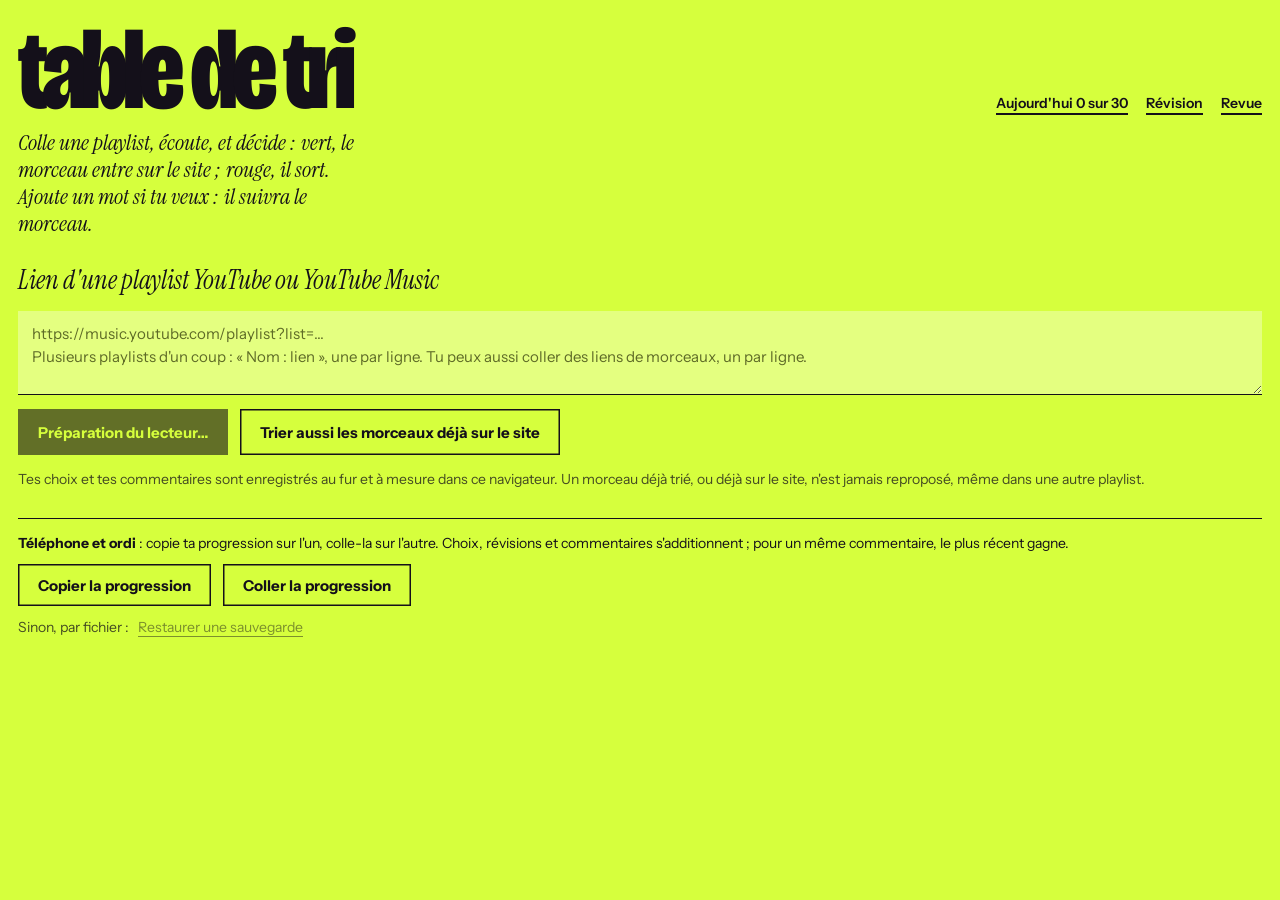
==== commit d9c8b752: "Tri : design « affiche » (couleur par morceau, typo, verre qui se remplit, non/oui en bas) Co-Author" ====
--- a/tri.html
+++ b/tri.html
@@ -5,14 +5,14 @@
   <meta name="viewport" content="width=device-width, initial-scale=1, viewport-fit=cover">
   <title>Table de tri, Music Discovery</title>
   <meta name="robots" content="noindex">
-  <meta name="theme-color" content="#fff4dc">
+  <meta name="theme-color" content="#d6ff3d">
   <script>
     // thème choisi la dernière fois (sombre par défaut)
     document.documentElement.dataset.theme = 'acide';
   </script>
   <link rel="preconnect" href="https://fonts.googleapis.com">
   <link rel="preconnect" href="https://fonts.gstatic.com" crossorigin>
-  <link href="https://fonts.googleapis.com/css2?family=Bricolage+Grotesque:opsz,wdth,wght@12..96,75..100,400..800&family=Instrument+Sans:wdth,wght@75..100,400..700&display=swap" rel="stylesheet">
+  <link href="https://fonts.googleapis.com/css2?family=Bricolage+Grotesque:opsz,wdth,wght@12..96,75..100,400..800&family=Instrument+Serif:ital@0;1&family=Instrument+Sans:wdth,wght@75..100,400..700&display=swap" rel="stylesheet">
   <style>
     :root {
       --fond: radial-gradient(120% 80% at 50% 0%, #f1f0ed, #dedcd8);
@@ -290,248 +290,238 @@
     }
   </style>
 
-  <style id="acide">
-    /* ═══ ACIDE : un poste de tri qui pétille ═══
-       crème sucrée, citron vert, framboise, sorbet, raisin. Non à gauche, oui à droite : les bords de l'écran sont les boutons. */
+  <style id="affiche">
+    /* ═══ AFFICHE : pas de cadres, pas de boîtes. De la couleur à plat, de la typo, et un verre qui se remplit ═══
+       chaque morceau a sa couleur (--ton). Le niveau du liquide en bas de l'écran = ce que tu as trié dans la liste. */
     :root:root, :root:root[data-theme] {
-      --creme: #fff4dc; --creme-2: #ffe9bf; --blanc: #fffdf7;
-      --encre: #1a1024; --encre-2: #5b4a63;
-      --citron: #c6f432; --framboise: #ff3d7f; --sorbet: #ffc23c; --raisin: #6b3cff; --menthe: #3ee0b0; --orange: #ff7a2f; --ciel: #5ad1ff;
-      --fond: var(--creme); --mur: var(--creme); --mur-2: var(--blanc); --carte: var(--blanc); --champ: var(--blanc);
-      --klein: var(--raisin); --sur-klein: #fff;
-      --oui: #34b33a; --non: var(--framboise); --doute: #e09a00; --doute-fond: var(--sorbet);
-      --trait: rgba(26,16,36,.14); --ombre: none;
-      --ok: #1d8a3c; --coeur: #c04a00; --coeur-fond: #ffe1a6;
-      --deja-fond: #e6ddff; --deja-encre: #3a2190; --refus-fond: #ffd9e5; --refus-encre: #8c0f3c;
-      --mot-fond: #fff; --mot-bord: var(--encre); --mot-lueur: transparent; --mot-titre: var(--encre); --mot-champ: #fff; --mot-encre: var(--encre); --mot-indice: #8a7a90;
-      --trait-fort: 2.5px solid var(--encre);
-      --cote: clamp(92px, 10vw, 168px);
+      --ton: #d6ff3d; --encre: #14101a; --encre-2: color-mix(in srgb, var(--encre) 62%, var(--ton));
+      --fond: var(--ton); --mur: var(--ton); --mur-2: color-mix(in srgb, var(--ton) 82%, #fff); --carte: transparent; --champ: transparent;
+      --klein: var(--encre); --sur-klein: var(--ton);
+      --oui: var(--encre); --non: var(--encre); --doute: var(--encre); --doute-fond: transparent;
+      --trait: color-mix(in srgb, var(--encre) 22%, transparent); --ombre: none;
+      --ok: var(--encre); --coeur: var(--encre); --coeur-fond: transparent;
+      --deja-fond: color-mix(in srgb, var(--encre) 10%, transparent); --deja-encre: var(--encre); --refus-fond: color-mix(in srgb, var(--encre) 10%, transparent); --refus-encre: var(--encre);
+      --mot-fond: transparent; --mot-bord: var(--encre); --mot-lueur: transparent; --mot-titre: var(--encre); --mot-champ: transparent; --mot-encre: var(--encre); --mot-indice: color-mix(in srgb, var(--encre) 45%, var(--ton));
       --titre: "Bricolage Grotesque", "Instrument Sans", system-ui, sans-serif;
+      --plume: "Instrument Serif", Georgia, serif;
+      --barre: 116px;
       color-scheme: light;
     }
-    body { background: var(--creme); color: var(--encre); font-family: "Instrument Sans", system-ui, sans-serif; }
-    /* les bulles qui montent */
-    body::before { content: ""; position: fixed; inset: -40px 0 0; z-index: -1; pointer-events: none; opacity: .6;
+    html { background: var(--ton); transition: background-color .6s ease; }
+    body { background: transparent !important; }
+    body { color: var(--encre); font-family: "Instrument Sans", system-ui, sans-serif; }
+    body::before { content: none; }
+    #theme { display: none !important; }
+    ::selection { background: var(--encre); color: var(--ton); }
+    a { color: var(--encre); text-decoration-thickness: 1.5px; }
+    :focus-visible { outline: 2px solid var(--encre); outline-offset: 4px; border-radius: 2px; }
+    main { max-width: 1320px; gap: 26px; padding-bottom: calc(var(--barre) + 60px); }
+    h1, h2, .gros { font-family: var(--titre); }
+
+    /* ── le verre : le liquide monte avec la liste ── */
+    .liquide { position: fixed; left: 0; right: 0; bottom: var(--barre); z-index: -1; height: max(10px, calc(var(--niveau, 0) * 1vh)); pointer-events: none;
+      background: color-mix(in srgb, var(--ton) 78%, var(--encre)); transition: height 1.1s cubic-bezier(.2,1.2,.3,1), background-color .6s, opacity .4s; overflow: visible; }
+    .liquide::before { content: ""; position: absolute; left: 0; right: 0; top: 0; height: 2px; background: var(--encre); opacity: .35; }
+    .liquide::after { content: ""; position: absolute; inset: 0; overflow: hidden;
       background:
-        radial-gradient(circle at 50% 50%, rgba(198,244,50,.55) 0 7px, transparent 8px) 0 0 / 190px 230px,
-        radial-gradient(circle at 50% 50%, rgba(255,61,127,.22) 0 4px, transparent 5px) 60px 90px / 160px 170px,
-        radial-gradient(circle at 50% 50%, rgba(107,60,255,.16) 0 11px, transparent 12px) 120px 40px / 260px 300px,
-        radial-gradient(circle at 50% 50%, rgba(255,194,60,.4) 0 3px, transparent 4px) 30px 150px / 120px 140px;
-      animation: bulles 40s linear infinite; }
-    @keyframes bulles { to { background-position: 0 -230px, 60px -80px, 120px -260px, 30px 10px; } }
-    @media (prefers-reduced-motion: reduce) { body::before { animation: none; } }
-    #theme { display: none !important; }
-    main { max-width: 1240px; gap: 20px; }
-    body.en-tri main { padding-inline: 18px; }
-    @media (min-width: 1000px) { body.en-tri:not(.revision) main { padding-inline: calc(var(--cote) + 28px); max-width: none; } }
-    h1, h2, .gros { font-family: var(--titre); }
-    a { color: var(--raisin); }
-    :focus-visible { outline: 3px solid var(--raisin); outline-offset: 3px; }
-
-    /* ── en-tête : une étiquette, pas un titre de page ── */
-    .tete { align-items: center; }
-    .tete h1 { display: inline-block; font: 800 clamp(2.4rem, 6vw, 4.4rem)/.86 var(--titre); font-stretch: 75%; letter-spacing: -.04em; text-transform: uppercase;
-      background: var(--citron); padding: .12em .22em .06em; border: var(--trait-fort); border-radius: 14px; transform: rotate(-2deg); box-shadow: 5px 5px 0 var(--encre); }
+        radial-gradient(circle, color-mix(in srgb, var(--ton) 50%, #fff) 0 2px, transparent 2.5px) 13px 0 / 97px 173px,
+        radial-gradient(circle, color-mix(in srgb, var(--ton) 55%, #fff) 0 3.5px, transparent 4px) 61px 40px / 151px 211px,
+        radial-gradient(circle, color-mix(in srgb, var(--ton) 60%, #fff) 0 1.5px, transparent 2px) 29px 90px / 61px 137px;
+      opacity: .8; animation: fizz 9s linear infinite; }
+    @keyframes fizz { to { background-position: 13px -865px, 61px -1015px, 29px -595px; } }
+    body:not(.en-tri) .liquide, body.revision .liquide { opacity: 0; }
+    .liquide.monte { animation: monte .7s ease-out; }
+    @keyframes monte { 30% { filter: brightness(1.12); } }
+    @media (prefers-reduced-motion: reduce) { .liquide::before, .liquide::after { animation: none; } .liquide { transition: none; } }
+
+    /* ── en-tête : du texte, pas des boutons ── */
+    .tete { align-items: baseline; gap: 10px 30px; }
+    .tete h1 { font: 800 clamp(3rem, 9vw, 8.5rem)/.8 var(--titre); font-stretch: 75%; letter-spacing: -.055em; text-transform: lowercase; background: none; border: 0; box-shadow: none; padding: 0; transform: none; }
     .tete h1::before { content: none; }
-    .tete .sous { margin-top: 16px; font-size: 15px; color: var(--encre-2); }
-    body.en-tri .tete h1 { font-size: clamp(1.5rem, 3vw, 2.2rem); box-shadow: 3px 3px 0 var(--encre); }
+    .tete .sous { margin-top: 14px; font: italic 1.35rem/1.25 var(--plume); max-width: 34ch; color: var(--encre); }
+    body.en-tri .tete h1 { font-size: clamp(1.8rem, 3.2vw, 2.8rem); }
     body.en-tri .tete .sous { display: none; }
-    .tete-droite { gap: 8px; }
-    .compteurs { gap: 6px; background: none; box-shadow: none; border-radius: 0; }
-    .compteur { background: var(--blanc); border: 2px solid var(--encre); border-radius: 999px; box-shadow: none; padding: 5px 12px; font-weight: 600; color: var(--encre); }
-    .compteur + .compteur { box-shadow: none; }
-    .c-oui { background: var(--citron); } .c-non { background: var(--framboise); color: #fff; } .c-non b, .c-oui b { color: inherit; }
-    .objectif, .bouton-menu { background: var(--blanc); border: 2px solid var(--encre); box-shadow: 2px 2px 0 var(--encre); font-weight: 700; transition: transform .1s, box-shadow .1s; }
-    .objectif:hover, .bouton-menu:hover { transform: translate(-1px, -1px); box-shadow: 3px 3px 0 var(--encre); background: var(--creme-2); }
-    .objectif:active, .bouton-menu:active { transform: translate(2px, 2px); box-shadow: none; }
-    .objectif::before { background: var(--citron); }
-    body.revision #ouvrir-revision { background: var(--raisin); color: #fff; }
-
-    /* ── la progression : ce qui est fait, jamais ce qu'il reste en heures ── */
-    .progres { display: grid; grid-template-columns: auto minmax(0, 1fr) auto; gap: 18px; align-items: center; padding: 14px 18px; border-radius: 22px;
-      background: var(--raisin); color: #fff; border: var(--trait-fort); box-shadow: 6px 6px 0 var(--encre); }
-    .pg-pct { display: flex; align-items: flex-start; font-family: var(--titre); line-height: .8; color: var(--citron); }
-    .pg-pct b { font-size: clamp(3rem, 7vw, 5.4rem); font-weight: 800; font-stretch: 75%; letter-spacing: -.05em; font-variant-numeric: tabular-nums; }
-    .pg-pct span { font-size: 1.6rem; font-weight: 800; margin: .15em 0 0 .08em; }
-    .pg-corps { display: grid; gap: 7px; min-width: 0; }
-    .pg-nom { font: 700 15px var(--titre); letter-spacing: .02em; overflow: hidden; text-overflow: ellipsis; white-space: nowrap; }
-    .pg-barre { position: relative; height: 22px; border-radius: 999px; background: rgba(255,255,255,.16); border: 2px solid var(--encre); overflow: hidden; }
-    .pg-barre i { position: absolute; inset: 0 auto 0 0; width: var(--p, 0%); min-width: 14px; border-radius: 999px; transition: width .5s cubic-bezier(.2,1.3,.4,1);
-      background: repeating-linear-gradient(-45deg, var(--citron) 0 12px, #b2e11d 12px 24px); background-size: 34px 34px; animation: rayures 1.2s linear infinite; }
-    @keyframes rayures { to { background-position: 34px 0; } }
-    .pg-barre span { position: absolute; inset: 0; pointer-events: none; }
-    .pg-barre span b { position: absolute; top: 50%; width: 7px; height: 7px; margin-top: -3.5px; border-radius: 50%; background: #fff; opacity: .55; }
-    .pg-pied { font-size: 14px; color: rgba(255,255,255,.85); }
-    .pg-pied b { color: var(--citron); }
-    .pg-palier { display: grid; justify-items: center; align-content: center; width: 104px; height: 104px; border-radius: 50%; background: var(--sorbet); color: var(--encre);
-      border: var(--trait-fort); transform: rotate(8deg); text-align: center; line-height: 1; padding: 6px;
-      background-image: conic-gradient(var(--orange) var(--pp, 0%), transparent 0); background-clip: padding-box; }
-    .pg-palier::before { content: ""; position: absolute; inset: 9px; border-radius: 50%; background: var(--sorbet); z-index: 0; }
-    .pg-palier > * { position: relative; z-index: 1; }
-    .pg-palier { position: relative; }
-    .pg-palier span { font: 700 11px var(--titre); text-transform: uppercase; letter-spacing: .12em; }
-    .pg-palier b { font: 800 2.4rem/1 var(--titre); font-stretch: 75%; letter-spacing: -.04em; }
-    .pg-palier small { font-size: 10.5px; font-weight: 600; max-width: 72px; }
+    .tete-droite { gap: 4px 18px; }
+    .compteurs { gap: 14px; background: none; box-shadow: none; border-radius: 0; }
+    .compteur, .compteur + .compteur { background: none; border: 0; box-shadow: none; padding: 0; border-radius: 0; font-size: 14px; font-weight: 500; color: var(--encre); }
+    .compteur b, .c-oui b, .c-non b { color: var(--encre); font: 800 1.15rem var(--titre); margin-left: 4px; }
+    .c-non { color: var(--encre); }
+    .objectif, .bouton-menu { background: none; border: 0; box-shadow: none; padding: 0; min-height: 32px; border-radius: 0; font-weight: 600; font-size: 14px; text-decoration: underline; text-underline-offset: 5px; text-decoration-thickness: 1.5px; }
+    .objectif::before { content: none; }
+    .objectif:hover, .bouton-menu:hover { background: none; transform: none; box-shadow: none; text-decoration-thickness: 3px; }
+    .objectif span { position: static; }
+    body.revision #ouvrir-revision { background: var(--encre); color: var(--ton); padding: 0 8px; text-decoration: none; }
+
+    /* ── la progression, en une ligne ── */
+    .progres { display: flex; flex-wrap: wrap; align-items: baseline; gap: 6px 22px; padding: 0 0 14px; background: none; border: 0; border-bottom: 1.5px solid var(--encre); border-radius: 0; box-shadow: none; color: var(--encre); }
+    .mode-mix .progres { background: none; }
+    .pg-pct { color: var(--encre); align-items: baseline; }
+    .pg-pct b { font: 800 clamp(2.6rem, 5vw, 4.4rem)/.8 var(--titre); font-stretch: 75%; letter-spacing: -.05em; }
+    .pg-pct span { font: 800 1.4rem var(--titre); margin: 0 0 0 2px; }
+    .pg-corps { display: contents; }
+    .pg-nom { font: italic 1.4rem/1 var(--plume); white-space: nowrap; overflow: hidden; text-overflow: ellipsis; max-width: 40ch; padding: 0; }
+    .pg-barre { display: none; }
+    .pg-pied, .pg-pied b { color: var(--encre); font-size: 14px; }
+    .pg-pied b { font: 800 1rem var(--titre); }
+    .pg-palier, .pg-palier::before { all: unset; }
+    .pg-palier { margin-left: auto; display: flex; align-items: baseline; gap: 6px; font-size: 14px; }
+    .pg-palier::before { content: none; }
+    .pg-palier span { font: 600 14px "Instrument Sans", sans-serif; text-transform: none; letter-spacing: 0; }
+    .pg-palier b { font: 800 1.8rem/1 var(--titre); font-stretch: 75%; }
+    .pg-palier small { font: italic 1.05rem var(--plume); max-width: none; display: inline; }
     .progres.fete .pg-palier { animation: palier .9s cubic-bezier(.2,1.6,.4,1); }
-    @keyframes palier { 0% { transform: rotate(8deg) scale(1); } 30% { transform: rotate(-14deg) scale(1.28); } 100% { transform: rotate(8deg) scale(1); } }
-    .mode-mix .progres { background: linear-gradient(110deg, var(--raisin), #b13cff 55%, var(--framboise)); }
-
-    /* ── charger / playlists ── */
-    .charger { background: var(--blanc); border: var(--trait-fort); border-radius: 22px; box-shadow: 6px 6px 0 var(--encre); backdrop-filter: none; }
-    .charger label strong { font: 800 1.3rem var(--titre); font-stretch: 85%; }
-    .charger textarea { border: 2px solid var(--encre); border-radius: 14px; background: var(--creme); }
-    .bouton { background: var(--encre); color: var(--creme); border: 2px solid var(--encre); box-shadow: 3px 3px 0 var(--framboise); font-weight: 700; transition: transform .1s, box-shadow .1s; }
-    .bouton:hover { transform: translate(-1px, -1px); box-shadow: 4px 4px 0 var(--framboise); }
-    .bouton:active { transform: translate(3px, 3px); box-shadow: none; }
-    .bouton-clair { background: var(--blanc); color: var(--encre); box-shadow: 3px 3px 0 var(--encre); }
-    .bouton-clair:hover { box-shadow: 4px 4px 0 var(--encre); }
-    .liste-pastille { background: var(--creme); border: 2px solid var(--encre); box-shadow: none; font-weight: 600; }
-    .liste-pastille:nth-child(4n+1) { background: #eaffb0; } .liste-pastille:nth-child(4n+2) { background: #ffe0ec; }
-    .liste-pastille:nth-child(4n+3) { background: #e7ddff; } .liste-pastille:nth-child(4n) { background: #ffeeb8; }
-    .liste-pastille:hover { transform: translateY(-2px) rotate(-1deg); }
-    .liste-pastille[aria-pressed="true"] { background: var(--encre); color: var(--citron); }
-    .pastille-mix { background: var(--framboise) !important; color: #fff; font-weight: 800; box-shadow: 3px 3px 0 var(--encre); transform: rotate(-2deg); }
-    .pastille-mix[aria-pressed="true"] { background: var(--encre) !important; color: var(--framboise); }
-    .synchro { display: grid; gap: 10px; padding: 14px 16px; border-radius: 16px; font-size: 14px; background: var(--creme); border: 2px dashed var(--encre); box-shadow: none; }
+    @keyframes palier { 30% { transform: scale(1.35) rotate(-4deg); } }
+
+    /* ── charger ── */
+    .charger { background: none; border: 0; box-shadow: none; border-radius: 0; padding: 0; backdrop-filter: none; gap: 14px; }
+    .charger label strong { font: italic 1.6rem var(--plume); font-weight: 400; }
+    .charger textarea { background: color-mix(in srgb, #fff 35%, transparent); border: 0; border-bottom: 1.5px solid var(--encre); border-radius: 0; font-size: 15px; }
+    .bouton, .bouton-clair { background: var(--encre); color: var(--ton); border: 0; box-shadow: none; border-radius: 0; min-height: 46px; padding: 0 20px; font: 700 15px "Instrument Sans", sans-serif; transition: transform .1s; }
+    .bouton-clair { background: none; color: var(--encre); box-shadow: inset 0 0 0 1.5px var(--encre); }
+    .bouton:hover, .bouton-clair:hover { transform: translateY(-2px); box-shadow: inset 0 0 0 1.5px var(--encre); }
+    .bouton:hover { box-shadow: none; }
+    .bouton:active { transform: none; }
+    .listes { gap: 4px 18px; }
+    .liste-pastille, .liste-pastille:nth-child(n) { background: none; border: 0; box-shadow: none; padding: 2px 0; border-radius: 0; font-size: 15px; font-weight: 500; text-decoration: underline; text-underline-offset: 5px; text-decoration-color: var(--trait); }
+    .liste-pastille:hover { transform: none; text-decoration-color: var(--encre); }
+    .liste-pastille[aria-pressed="true"] { background: var(--encre); color: var(--ton); padding: 2px 6px; text-decoration: none; }
+    .pastille-mix, .pastille-mix[aria-pressed="true"] { background: none !important; color: var(--encre); transform: none; box-shadow: none; font: 800 1.5rem var(--titre); font-stretch: 80%; text-decoration: none; width: 100%; text-align: left; }
+    .pastille-mix[aria-pressed="true"] { text-decoration: underline; text-decoration-thickness: 3px; }
+    .synchro { display: grid; gap: 10px; padding: 14px 0 0; border: 0; border-top: 1.5px solid var(--encre); border-radius: 0; background: none; font-size: 14px; }
     .synchro .bouton { min-height: 42px; }
+    .memoire, .petit { color: var(--encre); opacity: .75; }
 
     /* ── la table ── */
-    .table { gap: 18px 26px; }
-    @media (min-width: 900px) { .table { grid-template-columns: minmax(0, 1.05fr) minmax(0, 1fr); } }
-    .ecran { border-radius: 18px; border: var(--trait-fort); box-shadow: 8px 8px 0 var(--framboise), 8px 8px 0 2.5px var(--encre); transform: rotate(-1deg); background: var(--encre); }
-    .verdict-flash { font: 800 4rem var(--titre); font-stretch: 75%; text-transform: uppercase; }
-    .verdict-flash.oui { background: rgba(198,244,50,.92); color: var(--encre); }
-    .verdict-flash.non { background: rgba(255,61,127,.92); color: #fff; }
-    .frise-tete { color: var(--encre-2); font-weight: 600; }
-    .frise i { background: rgba(26,16,36,.1); border-radius: 50%; }
-    .frise i.oui { background: var(--citron); box-shadow: inset 0 0 0 1.5px var(--encre); } .frise i.non { background: var(--framboise); } .frise i.passe { background: var(--sorbet); }
-    .frise i.vu { background: var(--encre-2); opacity: .25; }
-    .frise i.ici { outline: 2.5px solid var(--raisin); outline-offset: 1px; }
+    .table { gap: 22px 40px; }
+    @media (min-width: 900px) { .table { grid-template-columns: minmax(0, 1fr) minmax(0, 1fr); } }
+    .ecran { border: 0; border-radius: 4px; box-shadow: none; transform: none; background: var(--encre); }
+    .verdict-flash { font: 800 5rem var(--titre); font-stretch: 75%; text-transform: lowercase; }
+    .verdict-flash.oui, .verdict-flash.non { background: color-mix(in srgb, var(--ton) 88%, transparent); color: var(--encre); }
+    .frise-tete { color: var(--encre); }
+    .frise i { background: color-mix(in srgb, var(--encre) 14%, transparent); border-radius: 50%; box-shadow: none; }
+    .frise i.oui { background: var(--encre); } .frise i.non { background: transparent; box-shadow: inset 0 0 0 1.5px var(--encre); } .frise i.passe { background: color-mix(in srgb, var(--encre) 45%, transparent); }
+    .frise i.vu { background: color-mix(in srgb, var(--encre) 8%, transparent); opacity: 1; }
+    .frise i.ici { outline: 2px solid var(--encre); }
     .mode-mix .frise { display: none; }
     .mode-mix .frise-tete span:first-child { font-size: 0; }
-    .mode-mix .frise-tete span:first-child::before { content: "⤨ Random : toutes tes playlists mélangées. Un choix ici compte aussi dans la playlist d'origine."; font-size: 13px; }
+    .mode-mix .frise-tete span:first-child::before { content: "Random : toutes tes playlists mélangées. Un choix ici compte aussi dans la playlist d'origine."; font: italic 1.05rem var(--plume); }
     .ecran iframe { position: absolute; inset: 0; }
     .ecran iframe.reserve { opacity: 0; pointer-events: none; z-index: -1; }
 
-    .fiche { display: flex; flex-direction: column; gap: 14px; }
-    .manche-segments { gap: 5px; }
-    .manche-segments i { height: 10px; border-radius: 999px; background: var(--blanc); border: 2px solid var(--encre); }
-    .manche-segments i.oui { background: var(--citron); } .manche-segments i.non { background: var(--framboise); } .manche-segments i.passe { background: var(--sorbet); }
-    .manche-segments i.ici { background: var(--raisin); }
-    .position { color: var(--encre-2); font-weight: 600; }
-    .carte { background: var(--blanc); border: var(--trait-fort); border-radius: 22px; box-shadow: 6px 6px 0 var(--encre); padding: 20px 22px 16px; }
-    .carte::before { background: var(--citron); } .carte::after { background: var(--framboise); }
-    .carte h2 { font: 800 clamp(2rem, 4.6vw, 3.4rem)/.92 var(--titre); font-stretch: 75%; letter-spacing: -.035em; }
-    .artiste { display: inline-block; justify-self: start; font: 700 13px var(--titre); letter-spacing: .12em; text-transform: uppercase; background: var(--encre); color: var(--citron); padding: 4px 10px 3px; border-radius: 6px; transform: rotate(-1.5deg); }
-    .chaine { font-size: 13px; font-weight: 600; } .chaine.ok { color: var(--ok); }
-    .deja, .refus { border: 2px solid currentColor; border-radius: 12px; font-weight: 600; }
-    .petit { color: var(--encre-2); }
-
-    .mot { background: var(--sorbet); border: var(--trait-fort); border-radius: 22px; box-shadow: 6px 6px 0 var(--encre); }
-    .mot label { font: 800 17px var(--titre); }
-    .mot textarea { border: 2px solid var(--encre); border-radius: 14px; background: #fff; font-size: 18px; }
-    .mot textarea:focus { box-shadow: 0 0 0 4px var(--raisin); }
-    .coeur { background: #fff; border: 2px solid var(--encre); box-shadow: none; }
-    .coeur[aria-pressed="true"] { background: var(--framboise); color: #fff; box-shadow: none; }
-    .coeur.reecoute[aria-pressed="true"] { background: var(--raisin); color: #fff; }
-    .mot .ressenti, .mot .ressenti summary { color: var(--encre); font-weight: 600; }
-
-    .transport { gap: 8px; box-shadow: none; overflow: visible; border-radius: 0; width: auto; }
-    .transport button { background: var(--blanc); border: 2px solid var(--encre); border-radius: 999px; min-height: 40px; color: var(--encre); box-shadow: none; }
-    .transport button + button { box-shadow: none; }
-    .transport button:hover { background: var(--creme-2); }
-
-    /* les verdicts */
+    .fiche { display: flex; flex-direction: column; gap: 18px; }
+    .manche-segments { gap: 6px; }
+    .manche-segments i { height: 3px; border-radius: 0; background: var(--trait); border: 0; }
+    .manche-segments i.oui, .manche-segments i.non, .manche-segments i.passe, .manche-segments i.ici { background: var(--encre); }
+    .manche-segments i.non { opacity: .45; } .manche-segments i.ici { height: 7px; margin-top: -2px; }
+    .position { color: var(--encre); font-weight: 500; }
+    .carte { background: none; border: 0; box-shadow: none; border-radius: 0; padding: 0; gap: 10px; }
+    .carte::before, .carte::after { inset: -12px; border-radius: 0; }
+    .carte::before { background: color-mix(in srgb, #fff 40%, transparent); } .carte::after { background: color-mix(in srgb, var(--encre) 16%, transparent); }
+    .carte h2 { font: 800 clamp(2.6rem, 6.4vw, 6rem)/.84 var(--titre); font-stretch: 75%; letter-spacing: -.05em; overflow-wrap: anywhere; }
+    .artiste { display: block; justify-self: auto; background: none; color: var(--encre); padding: 0; transform: none; border-radius: 0; font: italic 1.7rem/1.1 var(--plume); letter-spacing: 0; text-transform: none; }
+    .chaine, .chaine.ok, .chaine.doute { color: var(--encre); font-size: 13px; }
+    .deja, .refus { border: 0; border-left: 3px solid var(--encre); border-radius: 0; background: none; padding: 2px 0 2px 12px; }
+    .petit { font-size: 13px; }
+
+    /* le commentaire : une ligne d'écriture, à la main */
+    .mot { background: none; border: 0; box-shadow: none; border-radius: 0; padding: 0; gap: 8px; }
+    .mot label { font: 600 13px "Instrument Sans", sans-serif; letter-spacing: .08em; text-transform: uppercase; color: var(--encre); }
+    .mot label::before { content: none; }
+    .mot textarea { background: none; border: 0; border-bottom: 1.5px solid var(--encre); border-radius: 0; padding: 6px 0 8px; font: italic 1.75rem/1.2 var(--plume); color: var(--encre); min-height: 64px; }
+    .mot textarea:focus { box-shadow: none; border-bottom-width: 3px; }
+    .mot textarea::placeholder { color: var(--mot-indice); }
+    .coeur, .coeur.reecoute { background: none; border: 0; box-shadow: none; padding: 0; min-height: 30px; border-radius: 0; font-weight: 600; font-size: 14px; color: var(--encre); }
+    .coeur[aria-pressed="true"], .coeur.reecoute[aria-pressed="true"] { background: var(--encre); color: var(--ton); padding: 0 8px; box-shadow: none; }
+    .mot-boutons { gap: 16px; }
+    .mot .ressenti, .mot .ressenti summary { color: var(--encre); }
+
+    .transport { gap: 18px; box-shadow: none; border-radius: 0; overflow: visible; width: auto; }
+    .transport button, .transport button + button { background: none; border: 0; box-shadow: none; border-radius: 0; min-width: 0; min-height: 32px; padding: 0; color: var(--encre); font-weight: 600; text-decoration: underline; text-underline-offset: 5px; text-decoration-color: var(--trait); }
+    .transport button:hover { background: none; text-decoration-color: var(--encre); }
+
+    /* les décisions : trois mots géants, en bas de l'écran, sur une bande d'encre */
     .decisions { order: 1; } .pullup { order: 2; } .options { order: 3; } .raccourcis:not(.revision-raccourcis) { order: 4; }
-    .v { position: relative; display: flex; flex-direction: column; align-items: center; justify-content: center; gap: 4px; border: var(--trait-fort); border-radius: 20px;
-      font: 800 1.6rem var(--titre); font-stretch: 80%; letter-spacing: -.02em; text-transform: uppercase; box-shadow: 5px 5px 0 var(--encre); transition: transform .08s, box-shadow .08s, filter .1s; }
-    .v small { font: 600 12px "Instrument Sans", sans-serif; text-transform: none; letter-spacing: 0; opacity: .85; }
-    .v:hover { filter: saturate(1.15) brightness(1.04); }
-    .v:active { transform: translate(4px, 4px); box-shadow: 1px 1px 0 var(--encre); }
-    .v-non { background: var(--framboise); color: #fff; }
-    .v-oui { background: var(--citron); color: var(--encre); }
-    .v-passe { background: var(--sorbet); color: var(--encre); }
-    .v-tard { margin-top: 12px; background: var(--blanc); border: 2px solid var(--encre); border-radius: 16px; box-shadow: 3px 3px 0 var(--citron), 3px 3px 0 2px var(--encre); color: var(--encre); font-weight: 700; }
-    .v-tard:active { transform: translate(3px, 3px); box-shadow: none; }
-    .pullup { display: flex; align-items: center; justify-content: center; gap: 10px; min-height: 54px; border-radius: 999px; background: var(--orange); color: var(--encre);
-      border: var(--trait-fort); box-shadow: 4px 4px 0 var(--encre); font: 800 1.25rem var(--titre); font-stretch: 80%; text-transform: uppercase; }
-    .pullup small { font: 600 12px "Instrument Sans", sans-serif; text-transform: none; opacity: .8; }
-    .options { padding-top: 10px; border-top: 2px dashed var(--trait); color: var(--encre-2); font-size: 13px; }
-    .raccourcis { color: var(--encre-2); }
-    kbd { background: var(--blanc); border: 1.5px solid var(--encre); box-shadow: 0 2px 0 var(--encre); }
-
-    /* sur ordi : non et oui deviennent les bords de l'écran */
-    @media (min-width: 1000px) {
-      body.en-tri:not(.revision) .verdicts { display: block; }
-      body.en-tri:not(.revision) .v-non, body.en-tri:not(.revision) .v-oui { position: fixed; top: 0; bottom: 0; width: var(--cote); z-index: 6; border-radius: 0; border-width: 0; box-shadow: none;
-        font-size: clamp(2.4rem, 4.2vw, 4.4rem); font-stretch: 75%; }
-      body.en-tri:not(.revision) .v-non { left: 0; border-right: var(--trait-fort); }
-      body.en-tri:not(.revision) .v-oui { right: 0; border-left: var(--trait-fort); }
-      body.en-tri:not(.revision) .v-non:hover { width: calc(var(--cote) + 14px); }
-      body.en-tri:not(.revision) .v-oui:hover { width: calc(var(--cote) + 14px); }
-      body.en-tri:not(.revision) .v-non, body.en-tri:not(.revision) .v-oui { transition: width .15s cubic-bezier(.2,1.4,.4,1), filter .1s; }
-      body.en-tri:not(.revision) .v-non:active, body.en-tri:not(.revision) .v-oui:active { transform: none; filter: brightness(.92); }
-      body.en-tri:not(.revision) .v-non small, body.en-tri:not(.revision) .v-oui small { font-size: 13px; max-width: 90%; text-align: center; }
-      body.en-tri:not(.revision) .v-non::before, body.en-tri:not(.revision) .v-oui::before { position: absolute; top: 22px; font: 700 13px "Instrument Sans", sans-serif; text-transform: none; letter-spacing: 0;
-        border: 2px solid currentColor; border-radius: 8px; padding: 2px 8px; }
-      body.en-tri:not(.revision) .v-non::before { content: "← touche"; } body.en-tri:not(.revision) .v-oui::before { content: "touche →"; }
-      body.en-tri:not(.revision) .v-passe { width: 100%; min-height: 64px; flex-direction: row; gap: 12px; font-size: 1.4rem; }
-      body.en-tri:not(.revision) .v-passe::after { content: "↓"; font: 700 13px "Instrument Sans", sans-serif; border: 2px solid currentColor; border-radius: 6px; padding: 0 6px; }
-    }
-    @media (max-width: 999px) {
-      .verdicts { gap: 10px; }
-      .v { min-height: 84px; }
-      .v-passe { font-size: 1.15rem; }
-    }
-
-    /* écrans de fin, bilan, export, revue */
-    .bilan, .export { background: var(--blanc); border: var(--trait-fort); border-radius: 22px; box-shadow: 6px 6px 0 var(--encre); }
-    .bilan h2, .export h2 { font: 800 2rem var(--titre); font-stretch: 80%; letter-spacing: -.03em; text-transform: uppercase; }
-    .bilan li { background: var(--creme); border: 2px solid var(--encre); }
-    .bilan li .pastille { border: 2px solid var(--encre); } .bilan li .pastille.oui { background: var(--citron); color: var(--encre); } .bilan li .pastille.non { background: var(--framboise); } .bilan li .pastille.passe { background: var(--sorbet); color: var(--encre); }
-    .fin .gros { font: 800 clamp(2.6rem, 8vw, 5rem)/.9 var(--titre); font-stretch: 75%; text-transform: uppercase; background: var(--citron); border: var(--trait-fort); border-radius: 18px; padding: .1em .3em; transform: rotate(-2deg); box-shadow: 6px 6px 0 var(--encre); }
-    .toast { background: var(--encre); color: var(--citron); border: 2px solid var(--encre); font-weight: 700; border-radius: 999px; box-shadow: 4px 4px 0 var(--framboise); }
-    .voile { background: rgba(26,16,36,.45); }
-    .panneau { background: var(--creme); border-left: var(--trait-fort); box-shadow: none; }
-    .panneau h2 { font: 800 2rem var(--titre); font-stretch: 80%; text-transform: uppercase; }
-    .stat, .revue li { background: var(--blanc); border: 2px solid var(--encre); box-shadow: none; border-radius: 16px; }
-    .stat b { font-family: var(--titre); font-size: 1.5rem; }
-    .filtre { background: var(--blanc); border: 2px solid var(--encre); box-shadow: none; font-weight: 600; }
-    .filtre[aria-pressed="true"] { background: var(--encre); color: var(--citron); }
-    .r-actions button { background: var(--blanc); border: 2px solid var(--encre); box-shadow: none; }
-    .r-actions button[aria-pressed="true"].b-oui { background: var(--citron); color: var(--encre); }
-    .r-actions button[aria-pressed="true"].b-non { background: var(--framboise); }
-    .r-actions button[aria-pressed="true"].b-passe { background: var(--sorbet); }
-    .revue textarea { border: 2px solid var(--encre); background: #fff; }
-    .revision-barre { background: var(--raisin); color: #fff; border: var(--trait-fort); box-shadow: 5px 5px 0 var(--encre); }
-    .revision-tete b { color: var(--citron); } #rv-position { color: rgba(255,255,255,.8); }
-    .revision-barre .lien { color: #fff; }
-    .revision-barre .filtre { background: rgba(255,255,255,.12); color: #fff; border-color: rgba(255,255,255,.6); }
-    .revision-barre .filtre[aria-pressed="true"] { background: var(--citron); color: var(--encre); }
-    .v-prec { background: var(--blanc); color: var(--encre); }
-    .v-suiv { background: var(--raisin); color: #fff; }
-    .v-suiv.fin { background: var(--citron); color: var(--encre); }
-
-    /* l'éclaboussure de bulles quand on passe un palier */
-    .petille { position: fixed; z-index: 41; width: var(--t, 12px); height: var(--t, 12px); border-radius: 50%; pointer-events: none; border: 2px solid var(--encre); background: var(--c); animation: petille 1s cubic-bezier(.1,.8,.3,1) forwards; }
+    body.en-tri:not(.revision) .verdicts { position: fixed; left: 0; right: 0; bottom: 0; z-index: 6; height: var(--barre); display: grid; grid-template-columns: 1fr .7fr 1fr; gap: 0;
+      background: var(--encre); padding-bottom: env(safe-area-inset-bottom); }
+    .v { position: relative; display: flex; flex-direction: row; align-items: center; justify-content: center; gap: 10px; min-height: 0; border: 0; border-radius: 0; box-shadow: none; background: none !important;
+      color: var(--ton) !important; font: 800 clamp(2.4rem, 6vw, 5.4rem)/1 var(--titre); font-stretch: 75%; letter-spacing: -.05em; text-transform: lowercase; transition: color .15s, letter-spacing .2s; }
+    .v small { font: italic 1.05rem var(--plume); text-transform: none; letter-spacing: 0; opacity: .75; align-self: flex-end; margin-bottom: 1.6em; }
+    .v:hover { letter-spacing: -.02em; filter: none; }
+    .v:active { transform: none; box-shadow: none; opacity: .6; }
+    .v-passe { font-size: clamp(1.4rem, 3vw, 2.6rem); box-shadow: inset 1px 0 0 color-mix(in srgb, var(--ton) 30%, transparent), inset -1px 0 0 color-mix(in srgb, var(--ton) 30%, transparent) !important; }
+    .v-passe small { margin-bottom: 1.1em; }
+    .v-non { justify-content: flex-start; padding-left: 4vw; } .v-oui { justify-content: flex-end; padding-right: 4vw; flex-direction: row-reverse; }
+    @media (hover: hover) { .v::after { position: absolute; top: 14px; font: 600 12px "Instrument Sans", sans-serif; letter-spacing: 0; opacity: .5; }
+      .v-non::after { content: "←"; left: 4vw; } .v-oui::after { content: "→"; right: 4vw; } .v-passe::after { content: "↓"; } }
+    .v-tard { margin-top: 0; width: auto; min-height: 0; background: none; border: 0; box-shadow: none; border-radius: 0; padding: 0; text-align: left; font: italic 1.25rem var(--plume); color: var(--encre); text-decoration: underline; text-underline-offset: 5px; text-decoration-thickness: 1px; }
+    .v-tard:active { transform: none; box-shadow: none; }
+    .v-tard small { color: var(--encre); font: 600 12px "Instrument Sans", sans-serif; }
+    .pullup { display: flex; align-items: baseline; justify-content: flex-start; gap: 12px; width: auto; min-height: 0; padding: 0; border: 0; border-radius: 0; box-shadow: none; background: none; color: var(--encre);
+      font: 800 2rem/1 var(--titre); font-stretch: 75%; letter-spacing: -.04em; text-transform: lowercase; }
+    .pullup::before { content: "⟲"; font-size: .8em; }
+    .pullup small { font: italic 1.05rem var(--plume); opacity: .8; text-transform: none; letter-spacing: 0; }
+    .pullup:hover { background: none; }
+    .options { padding-top: 14px; border-top: 1.5px solid var(--trait); color: var(--encre); font-size: 13px; }
+    .options input, .curseur input { accent-color: var(--encre); }
+    .raccourcis { color: var(--encre); opacity: .75; }
+    kbd { background: none; color: var(--encre); border: 1px solid var(--encre); box-shadow: none; border-radius: 3px; }
+
+    /* écrans de fin, bilan, export, revue : la même affiche */
+    .bilan, .export { background: none; border: 0; box-shadow: none; border-radius: 0; padding: 0; max-width: none; }
+    .bilan h2, .export h2 { font: 800 clamp(2.4rem, 6vw, 4.6rem)/.85 var(--titre); font-stretch: 75%; letter-spacing: -.05em; text-transform: lowercase; }
+    .bilan .sous, .export .sous { font: italic 1.3rem var(--plume); color: var(--encre); }
+    .bilan ul { gap: 0; }
+    .bilan li { background: none; border: 0; border-top: 1px solid var(--trait); border-radius: 0; padding: 10px 0; }
+    .bilan li .pastille, .bilan li .pastille.oui, .bilan li .pastille.non, .bilan li .pastille.passe { border: 1.5px solid var(--encre); background: none; color: var(--encre); }
+    .bilan li .pastille.oui { background: var(--encre); color: var(--ton); }
+    .bilan li small, .bilan li q { color: var(--encre); }
+    .fin .gros { font: 800 clamp(3rem, 10vw, 8rem)/.82 var(--titre); font-stretch: 75%; letter-spacing: -.05em; text-transform: lowercase; background: none; border: 0; box-shadow: none; transform: none; padding: 0; }
+    .fin .sous { font: italic 1.4rem var(--plume); color: var(--encre); }
+    .toast { background: var(--encre); color: var(--ton); border: 0; border-radius: 0; box-shadow: none; font: italic 1.15rem var(--plume); padding: 12px 20px; bottom: calc(var(--barre) + 16px); }
+    body:not(.en-tri) .toast { bottom: 24px; }
+    .voile { background: color-mix(in srgb, var(--encre) 40%, transparent); }
+    .panneau { background: var(--ton); border: 0; box-shadow: none; }
+    .panneau h2 { font: 800 3rem/.85 var(--titre); font-stretch: 75%; letter-spacing: -.05em; text-transform: lowercase; }
+    .stat, .revue li { background: none; border: 0; border-top: 1.5px solid var(--encre); border-radius: 0; box-shadow: none; padding: 10px 0; }
+    .stat b { font: 800 2rem var(--titre); font-stretch: 75%; }
+    .stat span { color: var(--encre); }
+    .filtre, .r-actions button { background: none; border: 0; box-shadow: none; border-radius: 0; padding: 0; min-height: 30px; font-weight: 600; text-decoration: underline; text-underline-offset: 5px; text-decoration-color: var(--trait); }
+    .filtres, .r-actions { gap: 4px 14px; }
+    .filtre[aria-pressed="true"], .r-actions button[aria-pressed="true"], .r-actions button[aria-pressed="true"].b-oui, .r-actions button[aria-pressed="true"].b-non, .r-actions button[aria-pressed="true"].b-passe, .r-actions button[aria-pressed="true"].b-coeur
+      { background: var(--encre); color: var(--ton); padding: 0 6px; text-decoration: none; box-shadow: none; }
+    .revue .r-nom span { color: var(--encre); opacity: .7; }
+    .revue textarea { background: none; border: 0; border-bottom: 1.5px solid var(--encre); border-radius: 0; font: italic 1.2rem var(--plume); }
+    .revision-barre { background: none; color: var(--encre); border: 0; border-top: 3px solid var(--encre); border-radius: 0; box-shadow: none; padding: 12px 0 0; }
+    .revision-tete b { color: var(--encre); font: 800 1.6rem var(--titre); font-stretch: 75%; text-transform: lowercase; }
+    #rv-position { color: var(--encre); }
+    .revision-barre .lien { color: var(--encre); }
+    .revision-barre .filtre { background: none; color: var(--encre); }
+    .revision-barre .filtre[aria-pressed="true"] { background: var(--encre); color: var(--ton); }
+    .v-prec, .v-suiv, .v-suiv.fin { background: var(--encre) !important; color: var(--ton) !important; font-size: 2rem; min-height: 80px; }
+    .v-prec { background: none !important; color: var(--encre) !important; box-shadow: inset 0 0 0 1.5px var(--encre); }
+    .petille { position: fixed; z-index: 41; width: var(--t, 10px); height: var(--t, 10px); border-radius: 50%; pointer-events: none; background: color-mix(in srgb, var(--ton) 50%, #fff); box-shadow: inset 0 0 0 1.5px var(--encre); animation: petille 1.1s cubic-bezier(.1,.8,.3,1) forwards; }
     @keyframes petille { to { transform: translate(var(--x), var(--y)) scale(.3); opacity: 0; } }
 
     @media (max-width: 760px) {
-      .progres { grid-template-columns: auto minmax(0, 1fr); gap: 10px 14px; padding: 12px 14px; }
-      .pg-palier { position: absolute; right: 10px; top: -22px; width: 74px; height: 74px; }
-      .pg-palier b { font-size: 1.7rem; } .pg-palier small { display: none; } .pg-palier span { font-size: 9px; }
-      .progres { position: relative; }
-      .pg-nom { padding-right: 70px; }
-      .pg-barre span { display: none; }
-      .tete h1 { font-size: 2.5rem; }
-      .compteur { padding: 5px 9px; font-size: 13px; white-space: nowrap; }
-      .decisions { padding: 10px 0 0; }
-      .v { min-height: 80px; font-size: 1.35rem; box-shadow: 3px 3px 0 var(--encre); }
-      .v-passe { font-size: 1.05rem; }
-      .v-tard { background: var(--blanc); }
-      .ecran { transform: none; box-shadow: 5px 5px 0 var(--framboise), 5px 5px 0 2.5px var(--encre); }
-      .transport { width: 100%; } .transport button { flex: 1; min-width: 0; padding: 0 6px; font-size: 13px; }
-      .transport button:last-child { flex: 2.2; }
+      :root:root, :root:root[data-theme] { --barre: 92px; }
+      .tete h1 { font-size: 3.4rem; }
+      body.en-tri .tete h1 { font-size: 1.7rem; }
+      .tete-droite { gap: 4px 16px; }
+      .compteur { white-space: nowrap; }
+      .decisions { position: static !important; padding: 0; }
+      .v { font-size: 2.3rem; }
+      .v small { display: none; }
+      .v-passe { font-size: 1.25rem; }
+      .v-non { padding-left: 18px; } .v-oui { padding-right: 18px; }
+      .carte h2 { font-size: 2.9rem; }
+      .artiste { font-size: 1.4rem; }
+      .mot textarea { font-size: 1.45rem; }
+      .pg-palier { margin-left: 0; }
+      .pg-nom { max-width: 100%; }
+      .transport { gap: 14px; flex-wrap: wrap; }
+      .transport button, .transport button:last-child { flex: none; font-size: 14px; }
+      body.revision .revision-nav { bottom: 10px; }
+      body.ecrit.en-tri:not(.revision) .verdicts { position: static; height: 72px; }
     }
   </style>
 </head>
@@ -708,6 +698,7 @@
     <ol id="liste-oui"></ol>
   </section>
 </main>
+<div class="liquide" id="liquide" aria-hidden="true"></div>
 
 <div class="voile" id="voile" hidden>
   <aside class="panneau" role="dialog" aria-modal="true" aria-labelledby="revue-titre">
@@ -737,6 +728,6 @@
 <div class="toast" id="toast" role="status" aria-live="polite"></div>
 
 <script src="data.js?v=44"></script>
-<script src="tri.js?v=31"></script>
+<script src="tri.js?v=32"></script>
 </body>
 </html>
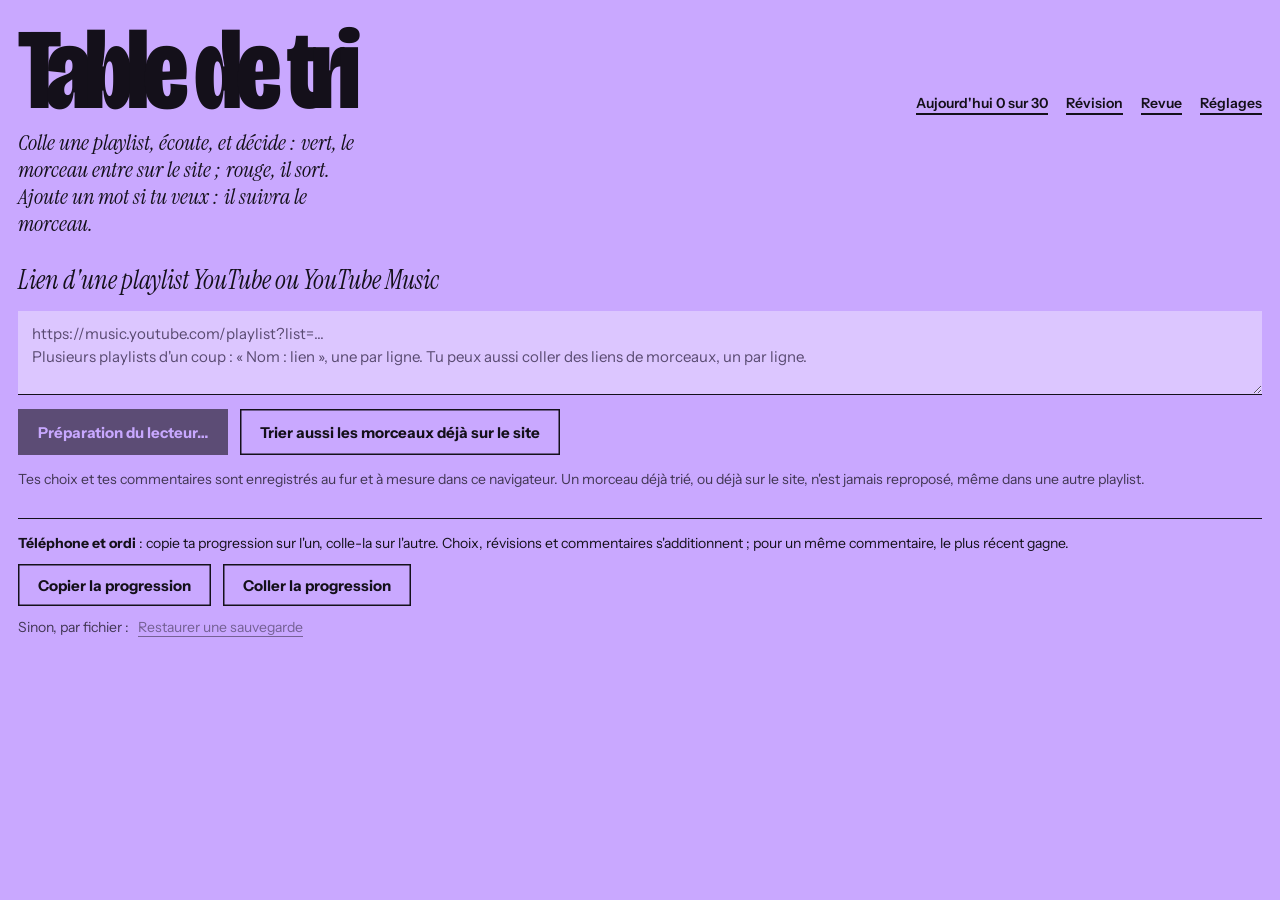
==== commit 2efbf518: "Tri : réglages des couleurs (pétillant, doux, sombre, couleur fixe), plus de jaune, majuscules Co-Au" ====
--- a/tri.html
+++ b/tri.html
@@ -5,10 +5,10 @@
   <meta name="viewport" content="width=device-width, initial-scale=1, viewport-fit=cover">
   <title>Table de tri, Music Discovery</title>
   <meta name="robots" content="noindex">
-  <meta name="theme-color" content="#d6ff3d">
+  <meta name="theme-color" content="#c9a8ff">
   <script>
     // thème choisi la dernière fois (sombre par défaut)
-    document.documentElement.dataset.theme = 'acide';
+    document.documentElement.dataset.theme = 'acide'; try { const c = JSON.parse(localStorage.getItem('md-tri-couleurs') || '{}'); document.documentElement.dataset.palette = c.palette || 'petillant'; } catch (e) {}
   </script>
   <link rel="preconnect" href="https://fonts.googleapis.com">
   <link rel="preconnect" href="https://fonts.gstatic.com" crossorigin>
@@ -294,7 +294,7 @@
     /* ═══ AFFICHE : pas de cadres, pas de boîtes. De la couleur à plat, de la typo, et un verre qui se remplit ═══
        chaque morceau a sa couleur (--ton). Le niveau du liquide en bas de l'écran = ce que tu as trié dans la liste. */
     :root:root, :root:root[data-theme] {
-      --ton: #d6ff3d; --encre: #14101a; --encre-2: color-mix(in srgb, var(--encre) 62%, var(--ton));
+      --base: #c9a8ff; --ton: var(--base); --encre: #14101a; --encre-2: color-mix(in srgb, var(--encre) 62%, var(--ton));
       --fond: var(--ton); --mur: var(--ton); --mur-2: color-mix(in srgb, var(--ton) 82%, #fff); --carte: transparent; --champ: transparent;
       --klein: var(--encre); --sur-klein: var(--ton);
       --oui: var(--encre); --non: var(--encre); --doute: var(--encre); --doute-fond: transparent;
@@ -336,7 +336,7 @@
 
     /* ── en-tête : du texte, pas des boutons ── */
     .tete { align-items: baseline; gap: 10px 30px; }
-    .tete h1 { font: 800 clamp(3rem, 9vw, 8.5rem)/.8 var(--titre); font-stretch: 75%; letter-spacing: -.055em; text-transform: lowercase; background: none; border: 0; box-shadow: none; padding: 0; transform: none; }
+    .tete h1 { font: 800 clamp(3rem, 9vw, 8.5rem)/.8 var(--titre); font-stretch: 75%; letter-spacing: -.055em; text-transform: none; background: none; border: 0; box-shadow: none; padding: 0; transform: none; }
     .tete h1::before { content: none; }
     .tete .sous { margin-top: 14px; font: italic 1.35rem/1.25 var(--plume); max-width: 34ch; color: var(--encre); }
     body.en-tri .tete h1 { font-size: clamp(1.8rem, 3.2vw, 2.8rem); }
@@ -395,7 +395,7 @@
     .table { gap: 22px 40px; }
     @media (min-width: 900px) { .table { grid-template-columns: minmax(0, 1fr) minmax(0, 1fr); } }
     .ecran { border: 0; border-radius: 4px; box-shadow: none; transform: none; background: var(--encre); }
-    .verdict-flash { font: 800 5rem var(--titre); font-stretch: 75%; text-transform: lowercase; }
+    .verdict-flash { font: 800 5rem var(--titre); font-stretch: 75%; text-transform: none; }
     .verdict-flash.oui, .verdict-flash.non { background: color-mix(in srgb, var(--ton) 88%, transparent); color: var(--encre); }
     .frise-tete { color: var(--encre); }
     .frise i { background: color-mix(in srgb, var(--encre) 14%, transparent); border-radius: 50%; box-shadow: none; }
@@ -425,7 +425,7 @@
 
     /* le commentaire : une ligne d'écriture, à la main */
     .mot { background: none; border: 0; box-shadow: none; border-radius: 0; padding: 0; gap: 8px; }
-    .mot label { font: 600 13px "Instrument Sans", sans-serif; letter-spacing: .08em; text-transform: uppercase; color: var(--encre); }
+    .mot label { font: 600 13px "Instrument Sans", sans-serif; letter-spacing: 0; text-transform: none; font-size: 14px; color: var(--encre); }
     .mot label::before { content: none; }
     .mot textarea { background: none; border: 0; border-bottom: 1.5px solid var(--encre); border-radius: 0; padding: 6px 0 8px; font: italic 1.75rem/1.2 var(--plume); color: var(--encre); min-height: 64px; }
     .mot textarea:focus { box-shadow: none; border-bottom-width: 3px; }
@@ -444,7 +444,7 @@
     body.en-tri:not(.revision) .verdicts { position: fixed; left: 0; right: 0; bottom: 0; z-index: 6; height: var(--barre); display: grid; grid-template-columns: 1fr .7fr 1fr; gap: 0;
       background: var(--encre); padding-bottom: env(safe-area-inset-bottom); }
     .v { position: relative; display: flex; flex-direction: row; align-items: center; justify-content: center; gap: 10px; min-height: 0; border: 0; border-radius: 0; box-shadow: none; background: none !important;
-      color: var(--ton) !important; font: 800 clamp(2.4rem, 6vw, 5.4rem)/1 var(--titre); font-stretch: 75%; letter-spacing: -.05em; text-transform: lowercase; transition: color .15s, letter-spacing .2s; }
+      color: var(--ton) !important; font: 800 clamp(2.4rem, 6vw, 5.4rem)/1 var(--titre); font-stretch: 75%; letter-spacing: -.05em; text-transform: none; transition: color .15s, letter-spacing .2s; }
     .v small { font: italic 1.05rem var(--plume); text-transform: none; letter-spacing: 0; opacity: .75; align-self: flex-end; margin-bottom: 1.6em; }
     .v:hover { letter-spacing: -.02em; filter: none; }
     .v:active { transform: none; box-shadow: none; opacity: .6; }
@@ -457,7 +457,7 @@
     .v-tard:active { transform: none; box-shadow: none; }
     .v-tard small { color: var(--encre); font: 600 12px "Instrument Sans", sans-serif; }
     .pullup { display: flex; align-items: baseline; justify-content: flex-start; gap: 12px; width: auto; min-height: 0; padding: 0; border: 0; border-radius: 0; box-shadow: none; background: none; color: var(--encre);
-      font: 800 2rem/1 var(--titre); font-stretch: 75%; letter-spacing: -.04em; text-transform: lowercase; }
+      font: 800 2rem/1 var(--titre); font-stretch: 75%; letter-spacing: -.04em; text-transform: none; }
     .pullup::before { content: "⟲"; font-size: .8em; }
     .pullup small { font: italic 1.05rem var(--plume); opacity: .8; text-transform: none; letter-spacing: 0; }
     .pullup:hover { background: none; }
@@ -468,20 +468,20 @@
 
     /* écrans de fin, bilan, export, revue : la même affiche */
     .bilan, .export { background: none; border: 0; box-shadow: none; border-radius: 0; padding: 0; max-width: none; }
-    .bilan h2, .export h2 { font: 800 clamp(2.4rem, 6vw, 4.6rem)/.85 var(--titre); font-stretch: 75%; letter-spacing: -.05em; text-transform: lowercase; }
+    .bilan h2, .export h2 { font: 800 clamp(2.4rem, 6vw, 4.6rem)/.85 var(--titre); font-stretch: 75%; letter-spacing: -.05em; text-transform: none; }
     .bilan .sous, .export .sous { font: italic 1.3rem var(--plume); color: var(--encre); }
     .bilan ul { gap: 0; }
     .bilan li { background: none; border: 0; border-top: 1px solid var(--trait); border-radius: 0; padding: 10px 0; }
     .bilan li .pastille, .bilan li .pastille.oui, .bilan li .pastille.non, .bilan li .pastille.passe { border: 1.5px solid var(--encre); background: none; color: var(--encre); }
     .bilan li .pastille.oui { background: var(--encre); color: var(--ton); }
     .bilan li small, .bilan li q { color: var(--encre); }
-    .fin .gros { font: 800 clamp(3rem, 10vw, 8rem)/.82 var(--titre); font-stretch: 75%; letter-spacing: -.05em; text-transform: lowercase; background: none; border: 0; box-shadow: none; transform: none; padding: 0; }
+    .fin .gros { font: 800 clamp(3rem, 10vw, 8rem)/.82 var(--titre); font-stretch: 75%; letter-spacing: -.05em; text-transform: none; background: none; border: 0; box-shadow: none; transform: none; padding: 0; }
     .fin .sous { font: italic 1.4rem var(--plume); color: var(--encre); }
     .toast { background: var(--encre); color: var(--ton); border: 0; border-radius: 0; box-shadow: none; font: italic 1.15rem var(--plume); padding: 12px 20px; bottom: calc(var(--barre) + 16px); }
     body:not(.en-tri) .toast { bottom: 24px; }
     .voile { background: color-mix(in srgb, var(--encre) 40%, transparent); }
     .panneau { background: var(--ton); border: 0; box-shadow: none; }
-    .panneau h2 { font: 800 3rem/.85 var(--titre); font-stretch: 75%; letter-spacing: -.05em; text-transform: lowercase; }
+    .panneau h2 { font: 800 3rem/.85 var(--titre); font-stretch: 75%; letter-spacing: -.05em; text-transform: none; }
     .stat, .revue li { background: none; border: 0; border-top: 1.5px solid var(--encre); border-radius: 0; box-shadow: none; padding: 10px 0; }
     .stat b { font: 800 2rem var(--titre); font-stretch: 75%; }
     .stat span { color: var(--encre); }
@@ -492,7 +492,7 @@
     .revue .r-nom span { color: var(--encre); opacity: .7; }
     .revue textarea { background: none; border: 0; border-bottom: 1.5px solid var(--encre); border-radius: 0; font: italic 1.2rem var(--plume); }
     .revision-barre { background: none; color: var(--encre); border: 0; border-top: 3px solid var(--encre); border-radius: 0; box-shadow: none; padding: 12px 0 0; }
-    .revision-tete b { color: var(--encre); font: 800 1.6rem var(--titre); font-stretch: 75%; text-transform: lowercase; }
+    .revision-tete b { color: var(--encre); font: 800 1.6rem var(--titre); font-stretch: 75%; text-transform: none; }
     #rv-position { color: var(--encre); }
     .revision-barre .lien { color: var(--encre); }
     .revision-barre .filtre { background: none; color: var(--encre); }
@@ -523,7 +523,21 @@
       body.revision .revision-nav { bottom: 10px; }
       body.ecrit.en-tri:not(.revision) .verdicts { position: static; height: 72px; }
     }
-  </style>
+  
+    /* ── les palettes (Réglages) ── */
+    :root:root[data-palette="doux"] { --ton: color-mix(in srgb, var(--base) 42%, #f4efe8); --encre: #2b2531; }
+    :root:root[data-palette="sombre"] { --ton: color-mix(in srgb, var(--base) 13%, #141118); --encre: color-mix(in srgb, var(--base) 38%, #f6f2ec); }
+    :root:root[data-palette="sombre"] .ecran { background: #000; }
+    .reglages { display: grid; gap: 16px; padding: 18px 0; border-top: 1.5px solid var(--encre); border-bottom: 1.5px solid var(--encre); }
+    .reglages h2 { font: 800 2rem/.9 var(--titre); font-stretch: 75%; letter-spacing: -.04em; }
+    .reglages-ligne { display: flex; flex-wrap: wrap; gap: 10px 22px; align-items: baseline; }
+    .reglages-ligne > span { font: italic 1.2rem var(--plume); min-width: 9ch; }
+    .choix-palette { background: none; border: 0; padding: 0 0 2px; font: 700 1.05rem "Instrument Sans", sans-serif; color: var(--encre); text-decoration: underline; text-underline-offset: 5px; text-decoration-color: var(--trait); display: inline-flex; gap: 8px; align-items: center; }
+    .choix-palette[aria-pressed="true"] { background: var(--encre); color: var(--ton); padding: 2px 8px; text-decoration: none; }
+    .choix-palette i { width: 14px; height: 14px; border-radius: 50%; display: inline-block; box-shadow: inset 0 0 0 1.5px currentColor; }
+    .reglages label { display: inline-flex; gap: 8px; align-items: center; font-size: 15px; }
+    .reglages input { accent-color: var(--encre); width: 18px; height: 18px; }
+</style>
 </head>
 <body>
 <main>
@@ -543,9 +557,22 @@
       <button class="bouton-menu" id="ouvrir-charger" hidden>Playlists</button>
       <button class="bouton-menu" id="ouvrir-revision" title="Réécouter tes morceaux un par un, pour écrire ou retoucher tes commentaires">Révision</button>
       <button class="bouton-menu" id="ouvrir-revue">Revue</button>
+      <button class="bouton-menu" id="ouvrir-reglages" aria-expanded="false" aria-controls="reglages">Réglages</button>
       <button class="bascule-theme" id="theme"></button>
     </div>
   </div>
+
+  <section class="reglages" id="reglages" hidden aria-label="Réglages des couleurs">
+    <h2>Réglages</h2>
+    <div class="reglages-ligne"><span>Couleurs</span>
+      <button class="choix-palette" data-palette="petillant"><i style="background:#ff5c93"></i>Pétillant</button>
+      <button class="choix-palette" data-palette="doux"><i style="background:#e8c9d6"></i>Doux</button>
+      <button class="choix-palette" data-palette="sombre"><i style="background:#1d1820"></i>Sombre</button>
+    </div>
+    <div class="reglages-ligne"><span>Ambiance</span>
+      <label><input type="checkbox" id="par-morceau"> Une couleur différente pour chaque morceau</label>
+    </div>
+  </section>
 
   <section class="progres" id="progres" hidden aria-live="polite">
     <div class="pg-pct"><b id="pg-pct">0</b><span>%</span></div>
@@ -728,6 +755,6 @@
 <div class="toast" id="toast" role="status" aria-live="polite"></div>
 
 <script src="data.js?v=44"></script>
-<script src="tri.js?v=32"></script>
+<script src="tri.js?v=33"></script>
 </body>
 </html>
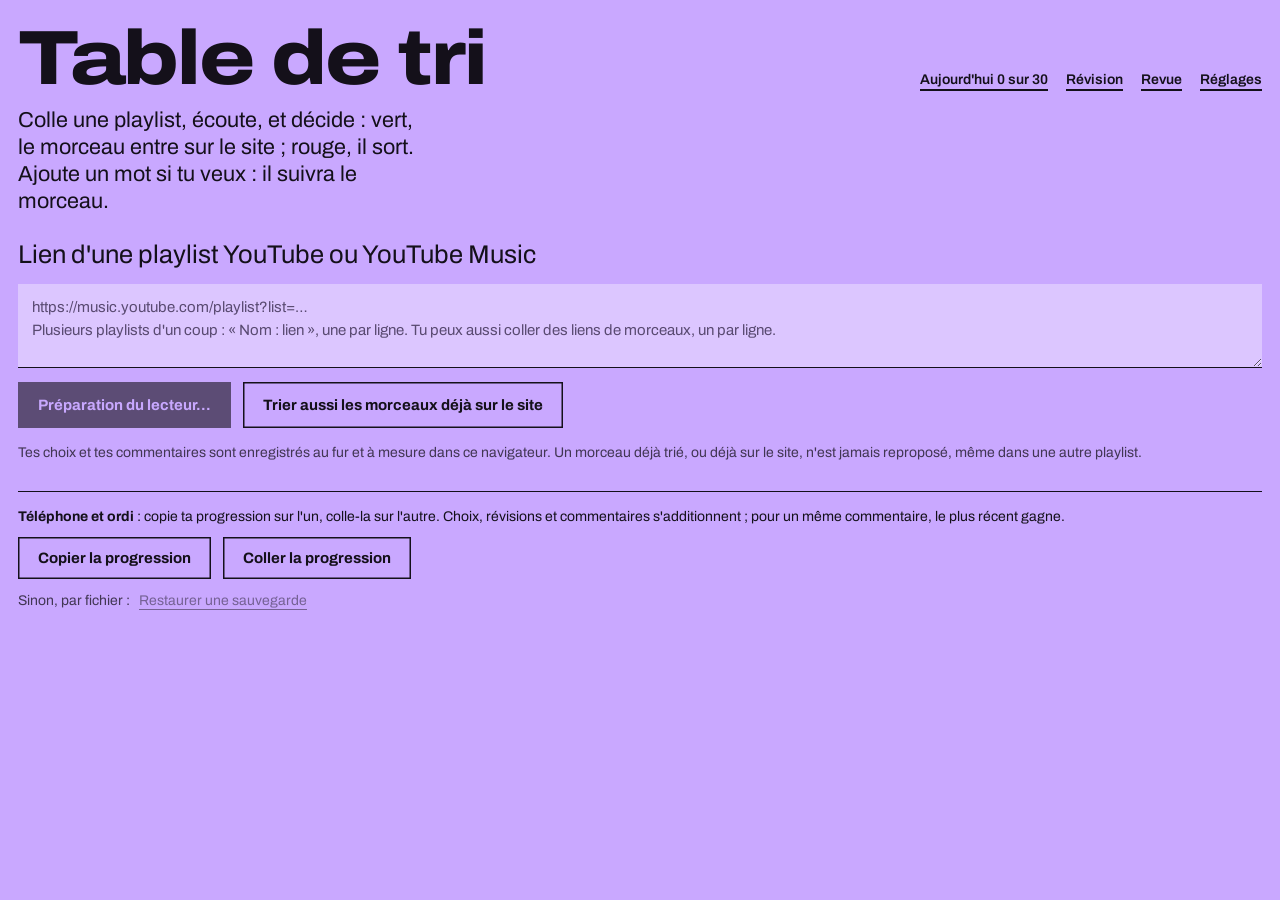
==== commit b18d60e1: "Tri : police Archivo (plus d'italique à empattements ni de Bricolage), revue nommée Co-Authored-By: " ====
--- a/tri.html
+++ b/tri.html
@@ -12,7 +12,7 @@
   </script>
   <link rel="preconnect" href="https://fonts.googleapis.com">
   <link rel="preconnect" href="https://fonts.gstatic.com" crossorigin>
-  <link href="https://fonts.googleapis.com/css2?family=Bricolage+Grotesque:opsz,wdth,wght@12..96,75..100,400..800&family=Instrument+Serif:ital@0;1&family=Instrument+Sans:wdth,wght@75..100,400..700&display=swap" rel="stylesheet">
+  <link href="https://fonts.googleapis.com/css2?family=Archivo:wdth,wght@62..125,300..900&display=swap" rel="stylesheet">
   <style>
     :root {
       --fond: radial-gradient(120% 80% at 50% 0%, #f1f0ed, #dedcd8);
@@ -36,9 +36,9 @@
     }
     * { box-sizing: border-box; }
     [hidden] { display: none !important; }
-    body { margin: 0; min-height: 100vh; overflow-x: hidden; background: var(--fond); background-attachment: fixed; color: var(--encre); font: 16px/1.5 "Instrument Sans", system-ui, sans-serif; -webkit-font-smoothing: antialiased; transition: color .3s; }
+    body { margin: 0; min-height: 100vh; overflow-x: hidden; background: var(--fond); background-attachment: fixed; color: var(--encre); font: 16px/1.5 "Archivo", system-ui, sans-serif; -webkit-font-smoothing: antialiased; transition: color .3s; }
     button { font: inherit; color: inherit; border: 0; background: none; cursor: pointer; }
-    h1, h2, .gros { font-family: "Instrument Sans", system-ui, sans-serif; font-weight: 700; letter-spacing: -0.03em; line-height: 1.05; margin: 0; }
+    h1, h2, .gros { font-family: "Archivo", system-ui, sans-serif; font-weight: 700; letter-spacing: -0.03em; line-height: 1.05; margin: 0; }
     main { max-width: 980px; margin: 0 auto; padding: 24px 18px 140px; padding-top: max(24px, env(safe-area-inset-top)); display: grid; grid-template-columns: minmax(0, 1fr); gap: 22px; }
     p { margin: 0; }
     .sous { color: var(--encre-2); max-width: 60ch; }
@@ -78,7 +78,7 @@
     .fiche { grid-area: fiche; }
     .ecran { position: relative; aspect-ratio: 16 / 9; border-radius: 16px; overflow: hidden; background: #000; box-shadow: 0 20px 50px rgba(0,0,0,.25); touch-action: pan-y; }
     .ecran > div, .ecran iframe { width: 100%; height: 100%; display: block; border: 0; }
-    .verdict-flash { position: absolute; inset: 0; display: grid; place-items: center; font-family: "Instrument Sans", sans-serif; font-size: 3rem; color: #fff; pointer-events: none; opacity: 0; transition: opacity .2s; }
+    .verdict-flash { position: absolute; inset: 0; display: grid; place-items: center; font-family: "Archivo", sans-serif; font-size: 3rem; color: #fff; pointer-events: none; opacity: 0; transition: opacity .2s; }
     .verdict-flash.oui { background: rgba(31,154,90,.75); opacity: 1; }
     .verdict-flash.non { background: rgba(214,64,47,.75); opacity: 1; }
     .fiche { display: grid; gap: 14px; }
@@ -117,7 +117,7 @@
     :root { --mot-fond: #fff6cc; --mot-bord: #e0a800; --mot-lueur: rgba(224,168,0,.35); --mot-titre: #8a5a00; --mot-champ: #fffdf3; --mot-encre: #1c1d22; --mot-indice: #8a6d2a; }
     [data-theme="sombre"] { --mot-fond: #2b2408; --mot-bord: #ffd23f; --mot-lueur: rgba(255,210,63,.45); --mot-titre: #ffd23f; --mot-champ: #15130a; --mot-encre: #fffbea; --mot-indice: #d9c27a; }
     .mot { display: grid; gap: 10px; padding: 14px; border-radius: 18px; background: var(--mot-fond); box-shadow: inset 0 0 0 2px var(--mot-bord), 0 0 24px var(--mot-lueur); }
-    .mot label { font: 700 15px "Instrument Sans", sans-serif; letter-spacing: -.01em; color: var(--mot-titre); }
+    .mot label { font: 700 15px "Archivo", sans-serif; letter-spacing: -.01em; color: var(--mot-titre); }
     .mot label::before { content: "✎ "; }
     .mot textarea { width: 100%; min-height: 84px; max-height: 260px; padding: 12px 14px; border-radius: 12px; border: 2px solid var(--mot-bord); background: var(--mot-champ); color: var(--mot-encre); font: inherit; font-size: 18px; line-height: 1.45; resize: none; caret-color: var(--mot-bord); }
     .mot textarea::placeholder { color: var(--mot-indice); opacity: 1; }
@@ -139,21 +139,21 @@
     .transport { display: flex; gap: 8px; flex-wrap: wrap; }
     .transport button { min-width: 64px; min-height: 42px; padding: 0 12px; border-radius: 10px; background: var(--carte); box-shadow: inset 0 0 0 1px var(--trait); font-weight: 600; font-size: 14px; }
     .verdicts { display: grid; grid-template-columns: 1fr 1fr 1fr; gap: 12px; }
-    .v { min-height: 92px; border-radius: 18px; color: #fff; font-family: "Instrument Sans", sans-serif; font-weight: 700; font-size: 1.35rem; padding: 0 6px; text-align: center; display: grid; place-items: center; box-shadow: 0 6px 0 rgba(0,0,0,.25); transition: transform .08s, box-shadow .08s; }
+    .v { min-height: 92px; border-radius: 18px; color: #fff; font-family: "Archivo", sans-serif; font-weight: 700; font-size: 1.35rem; padding: 0 6px; text-align: center; display: grid; place-items: center; box-shadow: 0 6px 0 rgba(0,0,0,.25); transition: transform .08s, box-shadow .08s; }
     .v:active { transform: translateY(4px); box-shadow: 0 2px 0 rgba(0,0,0,.25); }
-    .v small { display: block; font-family: "Instrument Sans", sans-serif; font-size: 13px; font-weight: 500; opacity: .85; }
+    .v small { display: block; font-family: "Archivo", sans-serif; font-size: 13px; font-weight: 500; opacity: .85; }
     .v-non { background: var(--non); } .v-oui { background: var(--oui); }
     .v-tard { width: 100%; min-height: 54px; margin-top: 12px; border-radius: 16px; background: var(--carte); color: var(--encre); font-weight: 600; font-size: 15px; box-shadow: 0 4px 0 rgba(0,0,0,.2), inset 0 0 0 1.5px var(--oui); transition: transform .08s, box-shadow .08s; }
     .v-tard:active { transform: translateY(3px); box-shadow: 0 1px 0 rgba(0,0,0,.2), inset 0 0 0 1.5px var(--oui); }
     .v-tard small { color: var(--encre-2); font-weight: 500; }
-    .pullup { width: 100%; min-height: 72px; border-radius: 18px; background: var(--klein); color: var(--sur-klein); font-family: "Instrument Sans", sans-serif; font-weight: 700; font-size: 1.5rem; display: grid; place-items: center; box-shadow: 0 6px 0 rgba(0,0,0,.25); transition: transform .08s, box-shadow .08s; }
+    .pullup { width: 100%; min-height: 72px; border-radius: 18px; background: var(--klein); color: var(--sur-klein); font-family: "Archivo", sans-serif; font-weight: 700; font-size: 1.5rem; display: grid; place-items: center; box-shadow: 0 6px 0 rgba(0,0,0,.25); transition: transform .08s, box-shadow .08s; }
     .pullup:active { transform: translateY(4px); box-shadow: 0 2px 0 rgba(0,0,0,.25); }
-    .pullup small { display: block; font-family: "Instrument Sans", sans-serif; font-size: 13px; font-weight: 500; opacity: .85; }
+    .pullup small { display: block; font-family: "Archivo", sans-serif; font-size: 13px; font-weight: 500; opacity: .85; }
     .v-passe { background: var(--doute-fond); color: #1c1d22; }
     .v-passe small { opacity: .75; }
     .lien-ytm { font-size: 14px; }
     /* l'effet du pull up : flash, balayage de bobine qui se rembobine, secousse de la carte */
-    .rebobine { position: absolute; inset: 0; pointer-events: none; opacity: 0; display: grid; place-items: center; color: #fff; font: 700 clamp(1.6rem, 6vw, 2.8rem) "Instrument Sans", sans-serif; letter-spacing: -.03em; text-shadow: 0 0 24px rgba(111,136,255,.9); background: repeating-linear-gradient(0deg, rgba(255,255,255,.14) 0 2px, transparent 2px 6px), radial-gradient(circle, rgba(111,136,255,.55), rgba(111,136,255,.05)); }
+    .rebobine { position: absolute; inset: 0; pointer-events: none; opacity: 0; display: grid; place-items: center; color: #fff; font: 700 clamp(1.6rem, 6vw, 2.8rem) "Archivo", sans-serif; letter-spacing: -.03em; text-shadow: 0 0 24px rgba(111,136,255,.9); background: repeating-linear-gradient(0deg, rgba(255,255,255,.14) 0 2px, transparent 2px 6px), radial-gradient(circle, rgba(111,136,255,.55), rgba(111,136,255,.05)); }
     .ecran.pull .rebobine { animation: rebobine .7s ease-out; }
     @keyframes rebobine { 0% { opacity: 1; transform: scale(1.06); filter: blur(2px); } 25% { opacity: 1; transform: scale(1); filter: none; } 100% { opacity: 0; transform: scale(.98); } }
     .ecran.pull { animation: secousse .35s ease-out; }
@@ -164,7 +164,7 @@
     .pull-fx { position: fixed; inset: 0; z-index: 40; pointer-events: none; opacity: 0; display: grid; place-items: center; overflow: hidden; }
     .pull-fx::before { content: ""; position: absolute; inset: -20%; background: repeating-conic-gradient(from 0deg at 50% 55%, rgba(111,136,255,.55) 0 5deg, transparent 5deg 12deg); mask-image: radial-gradient(circle at 50% 55%, transparent 8%, #000 60%); -webkit-mask-image: radial-gradient(circle at 50% 55%, transparent 8%, #000 60%); }
     .pull-fx::after { content: ""; position: absolute; inset: 0; background: radial-gradient(circle at 50% 55%, rgba(255,255,255,.95), rgba(111,136,255,.45) 45%, transparent 75%); }
-    .pull-fx b { position: relative; z-index: 1; font: 700 clamp(3rem, 17vw, 9rem)/1 "Instrument Sans", sans-serif; letter-spacing: -.05em; color: #fff; text-shadow: -.04em 0 #ff2d6f, .04em 0 #2de2ff, 0 0 40px rgba(111,136,255,.9); }
+    .pull-fx b { position: relative; z-index: 1; font: 700 clamp(3rem, 17vw, 9rem)/1 "Archivo", sans-serif; letter-spacing: -.05em; color: #fff; text-shadow: -.04em 0 #ff2d6f, .04em 0 #2de2ff, 0 0 40px rgba(111,136,255,.9); }
     .pull-fx.go { animation: flashPlein .85s cubic-bezier(.2,.8,.2,1); }
     .pull-fx.go b { animation: gros .85s cubic-bezier(.2,1.4,.3,1); }
     .pull-fx.go::before { animation: tourne .85s linear; }
@@ -179,7 +179,7 @@
     .options label { display: inline-flex; gap: 8px; align-items: center; }
     .lien { text-decoration: underline; text-underline-offset: 4px; font-size: 14px; color: var(--encre-2); }
     .raccourcis { font-size: 13px; color: var(--encre-2); }
-    kbd { display: inline-block; min-width: 22px; padding: 1px 6px; border-radius: 5px; background: var(--carte); color: var(--encre); box-shadow: inset 0 0 0 1px var(--trait), 0 1px 0 var(--trait); font: 600 12px "Instrument Sans", sans-serif; text-align: center; }
+    kbd { display: inline-block; min-width: 22px; padding: 1px 6px; border-radius: 5px; background: var(--carte); color: var(--encre); box-shadow: inset 0 0 0 1px var(--trait), 0 1px 0 var(--trait); font: 600 12px "Archivo", sans-serif; text-align: center; }
 
     /* la frise : une case par morceau de la playlist */
     .frise-bloc { display: grid; gap: 8px; }
@@ -218,7 +218,7 @@
     .panneau h2 { font-size: 1.3rem; }
     .stats { display: grid; grid-template-columns: repeat(auto-fit, minmax(120px, 1fr)); gap: 8px; }
     .stat { padding: 10px 12px; border-radius: 12px; background: var(--mur-2); box-shadow: inset 0 0 0 1px var(--trait); }
-    .stat b { display: block; font: 700 1.2rem "Instrument Sans", sans-serif; letter-spacing: -.03em; }
+    .stat b { display: block; font: 700 1.2rem "Archivo", sans-serif; letter-spacing: -.03em; }
     .stat span { font-size: 13px; color: var(--encre-2); }
     .filtres { display: flex; gap: 6px; flex-wrap: wrap; }
     .filtre { padding: 6px 12px; border-radius: 999px; background: var(--carte); box-shadow: inset 0 0 0 1px var(--trait); font-size: 14px; }
@@ -260,7 +260,7 @@
     /* le mode révision : écouter et commenter, sans trier */
     .revision-barre { display: none; gap: 10px; padding: 14px 16px; border-radius: 16px; background: var(--mur-2); box-shadow: inset 0 0 0 1.5px var(--klein); }
     .revision-tete { display: flex; justify-content: space-between; align-items: baseline; gap: 10px; flex-wrap: wrap; }
-    .revision-tete b { font-family: "Instrument Sans", sans-serif; font-size: 15px; color: var(--klein); }
+    .revision-tete b { font-family: "Archivo", sans-serif; font-size: 15px; color: var(--klein); }
     #rv-position { font-size: 14px; color: var(--encre-2); font-variant-numeric: tabular-nums; margin-left: 6px; }
     .revision-nav { display: none; grid-template-columns: 1fr 2fr; gap: 12px; }
     .v-prec { background: var(--carte); color: var(--encre); box-shadow: 0 6px 0 rgba(0,0,0,.25), inset 0 0 0 1px var(--trait); }
@@ -302,14 +302,14 @@
       --ok: var(--encre); --coeur: var(--encre); --coeur-fond: transparent;
       --deja-fond: color-mix(in srgb, var(--encre) 10%, transparent); --deja-encre: var(--encre); --refus-fond: color-mix(in srgb, var(--encre) 10%, transparent); --refus-encre: var(--encre);
       --mot-fond: transparent; --mot-bord: var(--encre); --mot-lueur: transparent; --mot-titre: var(--encre); --mot-champ: transparent; --mot-encre: var(--encre); --mot-indice: color-mix(in srgb, var(--encre) 45%, var(--ton));
-      --titre: "Bricolage Grotesque", "Instrument Sans", system-ui, sans-serif;
-      --plume: "Instrument Serif", Georgia, serif;
+      --titre: "Archivo", system-ui, sans-serif;
+      --plume: "Archivo", system-ui, sans-serif;
       --barre: 116px;
       color-scheme: light;
     }
     html { background: var(--ton); transition: background-color .6s ease; }
     body { background: transparent !important; }
-    body { color: var(--encre); font-family: "Instrument Sans", system-ui, sans-serif; }
+    body { color: var(--encre); font-family: "Archivo", system-ui, sans-serif; }
     body::before { content: none; }
     #theme { display: none !important; }
     ::selection { background: var(--encre); color: var(--ton); }
@@ -336,10 +336,10 @@
 
     /* ── en-tête : du texte, pas des boutons ── */
     .tete { align-items: baseline; gap: 10px 30px; }
-    .tete h1 { font: 800 clamp(3rem, 9vw, 8.5rem)/.8 var(--titre); font-stretch: 75%; letter-spacing: -.055em; text-transform: none; background: none; border: 0; box-shadow: none; padding: 0; transform: none; }
+    .tete h1 { font: 800 clamp(2.4rem, 6vw, 5.4rem)/.9 var(--titre); font-stretch: 118%; letter-spacing: -.03em; text-transform: none; background: none; border: 0; box-shadow: none; padding: 0; transform: none; }
     .tete h1::before { content: none; }
-    .tete .sous { margin-top: 14px; font: italic 1.35rem/1.25 var(--plume); max-width: 34ch; color: var(--encre); }
-    body.en-tri .tete h1 { font-size: clamp(1.8rem, 3.2vw, 2.8rem); }
+    .tete .sous { margin-top: 14px; font: 400 1.35rem/1.25 var(--plume); max-width: 34ch; color: var(--encre); }
+    body.en-tri .tete h1 { font-size: clamp(1.4rem, 2.4vw, 2rem); }
     body.en-tri .tete .sous { display: none; }
     .tete-droite { gap: 4px 18px; }
     .compteurs { gap: 14px; background: none; box-shadow: none; border-radius: 0; }
@@ -356,27 +356,27 @@
     .progres { display: flex; flex-wrap: wrap; align-items: baseline; gap: 6px 22px; padding: 0 0 14px; background: none; border: 0; border-bottom: 1.5px solid var(--encre); border-radius: 0; box-shadow: none; color: var(--encre); }
     .mode-mix .progres { background: none; }
     .pg-pct { color: var(--encre); align-items: baseline; }
-    .pg-pct b { font: 800 clamp(2.6rem, 5vw, 4.4rem)/.8 var(--titre); font-stretch: 75%; letter-spacing: -.05em; }
+    .pg-pct b { font: 800 clamp(2.2rem, 4vw, 3.4rem)/.85 var(--titre); font-stretch: 118%; letter-spacing: -.03em; }
     .pg-pct span { font: 800 1.4rem var(--titre); margin: 0 0 0 2px; }
     .pg-corps { display: contents; }
-    .pg-nom { font: italic 1.4rem/1 var(--plume); white-space: nowrap; overflow: hidden; text-overflow: ellipsis; max-width: 40ch; padding: 0; }
+    .pg-nom { font: 400 1.4rem/1 var(--plume); white-space: nowrap; overflow: hidden; text-overflow: ellipsis; max-width: 40ch; padding: 0; }
     .pg-barre { display: none; }
     .pg-pied, .pg-pied b { color: var(--encre); font-size: 14px; }
     .pg-pied b { font: 800 1rem var(--titre); }
     .pg-palier, .pg-palier::before { all: unset; }
     .pg-palier { margin-left: auto; display: flex; align-items: baseline; gap: 6px; font-size: 14px; }
     .pg-palier::before { content: none; }
-    .pg-palier span { font: 600 14px "Instrument Sans", sans-serif; text-transform: none; letter-spacing: 0; }
-    .pg-palier b { font: 800 1.8rem/1 var(--titre); font-stretch: 75%; }
-    .pg-palier small { font: italic 1.05rem var(--plume); max-width: none; display: inline; }
+    .pg-palier span { font: 600 14px "Archivo", sans-serif; text-transform: none; letter-spacing: 0; }
+    .pg-palier b { font: 800 1.8rem/1 var(--titre); font-stretch: 118%; }
+    .pg-palier small { font: 400 1.05rem var(--plume); max-width: none; display: inline; }
     .progres.fete .pg-palier { animation: palier .9s cubic-bezier(.2,1.6,.4,1); }
     @keyframes palier { 30% { transform: scale(1.35) rotate(-4deg); } }
 
     /* ── charger ── */
     .charger { background: none; border: 0; box-shadow: none; border-radius: 0; padding: 0; backdrop-filter: none; gap: 14px; }
-    .charger label strong { font: italic 1.6rem var(--plume); font-weight: 400; }
+    .charger label strong { font: 400 1.6rem var(--plume); font-weight: 400; }
     .charger textarea { background: color-mix(in srgb, #fff 35%, transparent); border: 0; border-bottom: 1.5px solid var(--encre); border-radius: 0; font-size: 15px; }
-    .bouton, .bouton-clair { background: var(--encre); color: var(--ton); border: 0; box-shadow: none; border-radius: 0; min-height: 46px; padding: 0 20px; font: 700 15px "Instrument Sans", sans-serif; transition: transform .1s; }
+    .bouton, .bouton-clair { background: var(--encre); color: var(--ton); border: 0; box-shadow: none; border-radius: 0; min-height: 46px; padding: 0 20px; font: 700 15px "Archivo", sans-serif; transition: transform .1s; }
     .bouton-clair { background: none; color: var(--encre); box-shadow: inset 0 0 0 1.5px var(--encre); }
     .bouton:hover, .bouton-clair:hover { transform: translateY(-2px); box-shadow: inset 0 0 0 1.5px var(--encre); }
     .bouton:hover { box-shadow: none; }
@@ -385,7 +385,7 @@
     .liste-pastille, .liste-pastille:nth-child(n) { background: none; border: 0; box-shadow: none; padding: 2px 0; border-radius: 0; font-size: 15px; font-weight: 500; text-decoration: underline; text-underline-offset: 5px; text-decoration-color: var(--trait); }
     .liste-pastille:hover { transform: none; text-decoration-color: var(--encre); }
     .liste-pastille[aria-pressed="true"] { background: var(--encre); color: var(--ton); padding: 2px 6px; text-decoration: none; }
-    .pastille-mix, .pastille-mix[aria-pressed="true"] { background: none !important; color: var(--encre); transform: none; box-shadow: none; font: 800 1.5rem var(--titre); font-stretch: 80%; text-decoration: none; width: 100%; text-align: left; }
+    .pastille-mix, .pastille-mix[aria-pressed="true"] { background: none !important; color: var(--encre); transform: none; box-shadow: none; font: 800 1.5rem var(--titre); font-stretch: 118%; text-decoration: none; width: 100%; text-align: left; }
     .pastille-mix[aria-pressed="true"] { text-decoration: underline; text-decoration-thickness: 3px; }
     .synchro { display: grid; gap: 10px; padding: 14px 0 0; border: 0; border-top: 1.5px solid var(--encre); border-radius: 0; background: none; font-size: 14px; }
     .synchro .bouton { min-height: 42px; }
@@ -395,7 +395,7 @@
     .table { gap: 22px 40px; }
     @media (min-width: 900px) { .table { grid-template-columns: minmax(0, 1fr) minmax(0, 1fr); } }
     .ecran { border: 0; border-radius: 4px; box-shadow: none; transform: none; background: var(--encre); }
-    .verdict-flash { font: 800 5rem var(--titre); font-stretch: 75%; text-transform: none; }
+    .verdict-flash { font: 800 3.6rem var(--titre); font-stretch: 118%; text-transform: none; }
     .verdict-flash.oui, .verdict-flash.non { background: color-mix(in srgb, var(--ton) 88%, transparent); color: var(--encre); }
     .frise-tete { color: var(--encre); }
     .frise i { background: color-mix(in srgb, var(--encre) 14%, transparent); border-radius: 50%; box-shadow: none; }
@@ -404,7 +404,7 @@
     .frise i.ici { outline: 2px solid var(--encre); }
     .mode-mix .frise { display: none; }
     .mode-mix .frise-tete span:first-child { font-size: 0; }
-    .mode-mix .frise-tete span:first-child::before { content: "Random : toutes tes playlists mélangées. Un choix ici compte aussi dans la playlist d'origine."; font: italic 1.05rem var(--plume); }
+    .mode-mix .frise-tete span:first-child::before { content: "Random : toutes tes playlists mélangées. Un choix ici compte aussi dans la playlist d'origine."; font: 400 1.05rem var(--plume); }
     .ecran iframe { position: absolute; inset: 0; }
     .ecran iframe.reserve { opacity: 0; pointer-events: none; z-index: -1; }
 
@@ -417,17 +417,17 @@
     .carte { background: none; border: 0; box-shadow: none; border-radius: 0; padding: 0; gap: 10px; }
     .carte::before, .carte::after { inset: -12px; border-radius: 0; }
     .carte::before { background: color-mix(in srgb, #fff 40%, transparent); } .carte::after { background: color-mix(in srgb, var(--encre) 16%, transparent); }
-    .carte h2 { font: 800 clamp(2.6rem, 6.4vw, 6rem)/.84 var(--titre); font-stretch: 75%; letter-spacing: -.05em; overflow-wrap: anywhere; }
-    .artiste { display: block; justify-self: auto; background: none; color: var(--encre); padding: 0; transform: none; border-radius: 0; font: italic 1.7rem/1.1 var(--plume); letter-spacing: 0; text-transform: none; }
+    .carte h2 { font: 800 clamp(2rem, 4vw, 3.8rem)/.95 var(--titre); font-stretch: 118%; letter-spacing: -.03em; overflow-wrap: anywhere; }
+    .artiste { display: block; justify-self: auto; background: none; color: var(--encre); padding: 0; transform: none; border-radius: 0; font: 400 1.7rem/1.1 var(--plume); letter-spacing: 0; text-transform: none; }
     .chaine, .chaine.ok, .chaine.doute { color: var(--encre); font-size: 13px; }
     .deja, .refus { border: 0; border-left: 3px solid var(--encre); border-radius: 0; background: none; padding: 2px 0 2px 12px; }
     .petit { font-size: 13px; }
 
     /* le commentaire : une ligne d'écriture, à la main */
     .mot { background: none; border: 0; box-shadow: none; border-radius: 0; padding: 0; gap: 8px; }
-    .mot label { font: 600 13px "Instrument Sans", sans-serif; letter-spacing: 0; text-transform: none; font-size: 14px; color: var(--encre); }
+    .mot label { font: 600 13px "Archivo", sans-serif; letter-spacing: 0; text-transform: none; font-size: 14px; color: var(--encre); }
     .mot label::before { content: none; }
-    .mot textarea { background: none; border: 0; border-bottom: 1.5px solid var(--encre); border-radius: 0; padding: 6px 0 8px; font: italic 1.75rem/1.2 var(--plume); color: var(--encre); min-height: 64px; }
+    .mot textarea { background: none; border: 0; border-bottom: 1.5px solid var(--encre); border-radius: 0; padding: 6px 0 8px; font: 400 1.75rem/1.2 var(--plume); color: var(--encre); min-height: 64px; }
     .mot textarea:focus { box-shadow: none; border-bottom-width: 3px; }
     .mot textarea::placeholder { color: var(--mot-indice); }
     .coeur, .coeur.reecoute { background: none; border: 0; box-shadow: none; padding: 0; min-height: 30px; border-radius: 0; font-weight: 600; font-size: 14px; color: var(--encre); }
@@ -444,22 +444,22 @@
     body.en-tri:not(.revision) .verdicts { position: fixed; left: 0; right: 0; bottom: 0; z-index: 6; height: var(--barre); display: grid; grid-template-columns: 1fr .7fr 1fr; gap: 0;
       background: var(--encre); padding-bottom: env(safe-area-inset-bottom); }
     .v { position: relative; display: flex; flex-direction: row; align-items: center; justify-content: center; gap: 10px; min-height: 0; border: 0; border-radius: 0; box-shadow: none; background: none !important;
-      color: var(--ton) !important; font: 800 clamp(2.4rem, 6vw, 5.4rem)/1 var(--titre); font-stretch: 75%; letter-spacing: -.05em; text-transform: none; transition: color .15s, letter-spacing .2s; }
-    .v small { font: italic 1.05rem var(--plume); text-transform: none; letter-spacing: 0; opacity: .75; align-self: flex-end; margin-bottom: 1.6em; }
+      color: var(--ton) !important; font: 800 clamp(1.9rem, 4.2vw, 3.8rem)/1 var(--titre); font-stretch: 118%; letter-spacing: -.03em; text-transform: none; transition: color .15s, letter-spacing .2s; }
+    .v small { font: 400 1.05rem var(--plume); text-transform: none; letter-spacing: 0; opacity: .75; align-self: flex-end; margin-bottom: 1.6em; }
     .v:hover { letter-spacing: -.02em; filter: none; }
     .v:active { transform: none; box-shadow: none; opacity: .6; }
-    .v-passe { font-size: clamp(1.4rem, 3vw, 2.6rem); box-shadow: inset 1px 0 0 color-mix(in srgb, var(--ton) 30%, transparent), inset -1px 0 0 color-mix(in srgb, var(--ton) 30%, transparent) !important; }
+    .v-passe { font-size: clamp(1.1rem, 2.1vw, 1.8rem); box-shadow: inset 1px 0 0 color-mix(in srgb, var(--ton) 30%, transparent), inset -1px 0 0 color-mix(in srgb, var(--ton) 30%, transparent) !important; }
     .v-passe small { margin-bottom: 1.1em; }
     .v-non { justify-content: flex-start; padding-left: 4vw; } .v-oui { justify-content: flex-end; padding-right: 4vw; flex-direction: row-reverse; }
-    @media (hover: hover) { .v::after { position: absolute; top: 14px; font: 600 12px "Instrument Sans", sans-serif; letter-spacing: 0; opacity: .5; }
+    @media (hover: hover) { .v::after { position: absolute; top: 14px; font: 600 12px "Archivo", sans-serif; letter-spacing: 0; opacity: .5; }
       .v-non::after { content: "←"; left: 4vw; } .v-oui::after { content: "→"; right: 4vw; } .v-passe::after { content: "↓"; } }
-    .v-tard { margin-top: 0; width: auto; min-height: 0; background: none; border: 0; box-shadow: none; border-radius: 0; padding: 0; text-align: left; font: italic 1.25rem var(--plume); color: var(--encre); text-decoration: underline; text-underline-offset: 5px; text-decoration-thickness: 1px; }
+    .v-tard { margin-top: 0; width: auto; min-height: 0; background: none; border: 0; box-shadow: none; border-radius: 0; padding: 0; text-align: left; font: 400 1.25rem var(--plume); color: var(--encre); text-decoration: underline; text-underline-offset: 5px; text-decoration-thickness: 1px; }
     .v-tard:active { transform: none; box-shadow: none; }
-    .v-tard small { color: var(--encre); font: 600 12px "Instrument Sans", sans-serif; }
+    .v-tard small { color: var(--encre); font: 600 12px "Archivo", sans-serif; }
     .pullup { display: flex; align-items: baseline; justify-content: flex-start; gap: 12px; width: auto; min-height: 0; padding: 0; border: 0; border-radius: 0; box-shadow: none; background: none; color: var(--encre);
-      font: 800 2rem/1 var(--titre); font-stretch: 75%; letter-spacing: -.04em; text-transform: none; }
+      font: 800 1.5rem/1 var(--titre); font-stretch: 118%; letter-spacing: -.025em; text-transform: none; }
     .pullup::before { content: "⟲"; font-size: .8em; }
-    .pullup small { font: italic 1.05rem var(--plume); opacity: .8; text-transform: none; letter-spacing: 0; }
+    .pullup small { font: 400 1.05rem var(--plume); opacity: .8; text-transform: none; letter-spacing: 0; }
     .pullup:hover { background: none; }
     .options { padding-top: 14px; border-top: 1.5px solid var(--trait); color: var(--encre); font-size: 13px; }
     .options input, .curseur input { accent-color: var(--encre); }
@@ -468,31 +468,31 @@
 
     /* écrans de fin, bilan, export, revue : la même affiche */
     .bilan, .export { background: none; border: 0; box-shadow: none; border-radius: 0; padding: 0; max-width: none; }
-    .bilan h2, .export h2 { font: 800 clamp(2.4rem, 6vw, 4.6rem)/.85 var(--titre); font-stretch: 75%; letter-spacing: -.05em; text-transform: none; }
-    .bilan .sous, .export .sous { font: italic 1.3rem var(--plume); color: var(--encre); }
+    .bilan h2, .export h2 { font: 800 clamp(2.4rem, 6vw, 4.6rem)/.85 var(--titre); font-stretch: 118%; letter-spacing: -.03em; text-transform: none; }
+    .bilan .sous, .export .sous { font: 400 1.3rem var(--plume); color: var(--encre); }
     .bilan ul { gap: 0; }
     .bilan li { background: none; border: 0; border-top: 1px solid var(--trait); border-radius: 0; padding: 10px 0; }
     .bilan li .pastille, .bilan li .pastille.oui, .bilan li .pastille.non, .bilan li .pastille.passe { border: 1.5px solid var(--encre); background: none; color: var(--encre); }
     .bilan li .pastille.oui { background: var(--encre); color: var(--ton); }
     .bilan li small, .bilan li q { color: var(--encre); }
-    .fin .gros { font: 800 clamp(3rem, 10vw, 8rem)/.82 var(--titre); font-stretch: 75%; letter-spacing: -.05em; text-transform: none; background: none; border: 0; box-shadow: none; transform: none; padding: 0; }
-    .fin .sous { font: italic 1.4rem var(--plume); color: var(--encre); }
-    .toast { background: var(--encre); color: var(--ton); border: 0; border-radius: 0; box-shadow: none; font: italic 1.15rem var(--plume); padding: 12px 20px; bottom: calc(var(--barre) + 16px); }
+    .fin .gros { font: 800 clamp(3rem, 10vw, 8rem)/.82 var(--titre); font-stretch: 118%; letter-spacing: -.03em; text-transform: none; background: none; border: 0; box-shadow: none; transform: none; padding: 0; }
+    .fin .sous { font: 400 1.4rem var(--plume); color: var(--encre); }
+    .toast { background: var(--encre); color: var(--ton); border: 0; border-radius: 0; box-shadow: none; font: 400 1.15rem var(--plume); padding: 12px 20px; bottom: calc(var(--barre) + 16px); }
     body:not(.en-tri) .toast { bottom: 24px; }
     .voile { background: color-mix(in srgb, var(--encre) 40%, transparent); }
     .panneau { background: var(--ton); border: 0; box-shadow: none; }
-    .panneau h2 { font: 800 3rem/.85 var(--titre); font-stretch: 75%; letter-spacing: -.05em; text-transform: none; }
+    .panneau h2 { font: 800 3rem/.85 var(--titre); font-stretch: 118%; letter-spacing: -.03em; text-transform: none; }
     .stat, .revue li { background: none; border: 0; border-top: 1.5px solid var(--encre); border-radius: 0; box-shadow: none; padding: 10px 0; }
-    .stat b { font: 800 2rem var(--titre); font-stretch: 75%; }
+    .stat b { font: 800 2rem var(--titre); font-stretch: 118%; }
     .stat span { color: var(--encre); }
     .filtre, .r-actions button { background: none; border: 0; box-shadow: none; border-radius: 0; padding: 0; min-height: 30px; font-weight: 600; text-decoration: underline; text-underline-offset: 5px; text-decoration-color: var(--trait); }
     .filtres, .r-actions { gap: 4px 14px; }
     .filtre[aria-pressed="true"], .r-actions button[aria-pressed="true"], .r-actions button[aria-pressed="true"].b-oui, .r-actions button[aria-pressed="true"].b-non, .r-actions button[aria-pressed="true"].b-passe, .r-actions button[aria-pressed="true"].b-coeur
       { background: var(--encre); color: var(--ton); padding: 0 6px; text-decoration: none; box-shadow: none; }
     .revue .r-nom span { color: var(--encre); opacity: .7; }
-    .revue textarea { background: none; border: 0; border-bottom: 1.5px solid var(--encre); border-radius: 0; font: italic 1.2rem var(--plume); }
+    .revue textarea { background: none; border: 0; border-bottom: 1.5px solid var(--encre); border-radius: 0; font: 400 1.2rem var(--plume); }
     .revision-barre { background: none; color: var(--encre); border: 0; border-top: 3px solid var(--encre); border-radius: 0; box-shadow: none; padding: 12px 0 0; }
-    .revision-tete b { color: var(--encre); font: 800 1.6rem var(--titre); font-stretch: 75%; text-transform: none; }
+    .revision-tete b { color: var(--encre); font: 800 1.6rem var(--titre); font-stretch: 118%; text-transform: none; }
     #rv-position { color: var(--encre); }
     .revision-barre .lien { color: var(--encre); }
     .revision-barre .filtre { background: none; color: var(--encre); }
@@ -504,16 +504,16 @@
 
     @media (max-width: 760px) {
       :root:root, :root:root[data-theme] { --barre: 92px; }
-      .tete h1 { font-size: 3.4rem; }
+      .tete h1 { font-size: 2.5rem; }
       body.en-tri .tete h1 { font-size: 1.7rem; }
       .tete-droite { gap: 4px 16px; }
       .compteur { white-space: nowrap; }
       .decisions { position: static !important; padding: 0; }
-      .v { font-size: 2.3rem; }
+      .v { font-size: 1.8rem; }
       .v small { display: none; }
-      .v-passe { font-size: 1.25rem; }
+      .v-passe { font-size: 1rem; }
       .v-non { padding-left: 18px; } .v-oui { padding-right: 18px; }
-      .carte h2 { font-size: 2.9rem; }
+      .carte h2 { font-size: 2.1rem; }
       .artiste { font-size: 1.4rem; }
       .mot textarea { font-size: 1.45rem; }
       .pg-palier { margin-left: 0; }
@@ -529,10 +529,10 @@
     :root:root[data-palette="sombre"] { --ton: color-mix(in srgb, var(--base) 13%, #141118); --encre: color-mix(in srgb, var(--base) 38%, #f6f2ec); }
     :root:root[data-palette="sombre"] .ecran { background: #000; }
     .reglages { display: grid; gap: 16px; padding: 18px 0; border-top: 1.5px solid var(--encre); border-bottom: 1.5px solid var(--encre); }
-    .reglages h2 { font: 800 2rem/.9 var(--titre); font-stretch: 75%; letter-spacing: -.04em; }
+    .reglages h2 { font: 800 2rem/.9 var(--titre); font-stretch: 118%; letter-spacing: -.025em; }
     .reglages-ligne { display: flex; flex-wrap: wrap; gap: 10px 22px; align-items: baseline; }
-    .reglages-ligne > span { font: italic 1.2rem var(--plume); min-width: 9ch; }
-    .choix-palette { background: none; border: 0; padding: 0 0 2px; font: 700 1.05rem "Instrument Sans", sans-serif; color: var(--encre); text-decoration: underline; text-underline-offset: 5px; text-decoration-color: var(--trait); display: inline-flex; gap: 8px; align-items: center; }
+    .reglages-ligne > span { font: 400 1.2rem var(--plume); min-width: 9ch; }
+    .choix-palette { background: none; border: 0; padding: 0 0 2px; font: 700 1.05rem "Archivo", sans-serif; color: var(--encre); text-decoration: underline; text-underline-offset: 5px; text-decoration-color: var(--trait); display: inline-flex; gap: 8px; align-items: center; }
     .choix-palette[aria-pressed="true"] { background: var(--encre); color: var(--ton); padding: 2px 8px; text-decoration: none; }
     .choix-palette i { width: 14px; height: 14px; border-radius: 50%; display: inline-block; box-shadow: inset 0 0 0 1.5px currentColor; }
     .reglages label { display: inline-flex; gap: 8px; align-items: center; font-size: 15px; }
@@ -755,6 +755,6 @@
 <div class="toast" id="toast" role="status" aria-live="polite"></div>
 
 <script src="data.js?v=44"></script>
-<script src="tri.js?v=33"></script>
+<script src="tri.js?v=34"></script>
 </body>
 </html>
